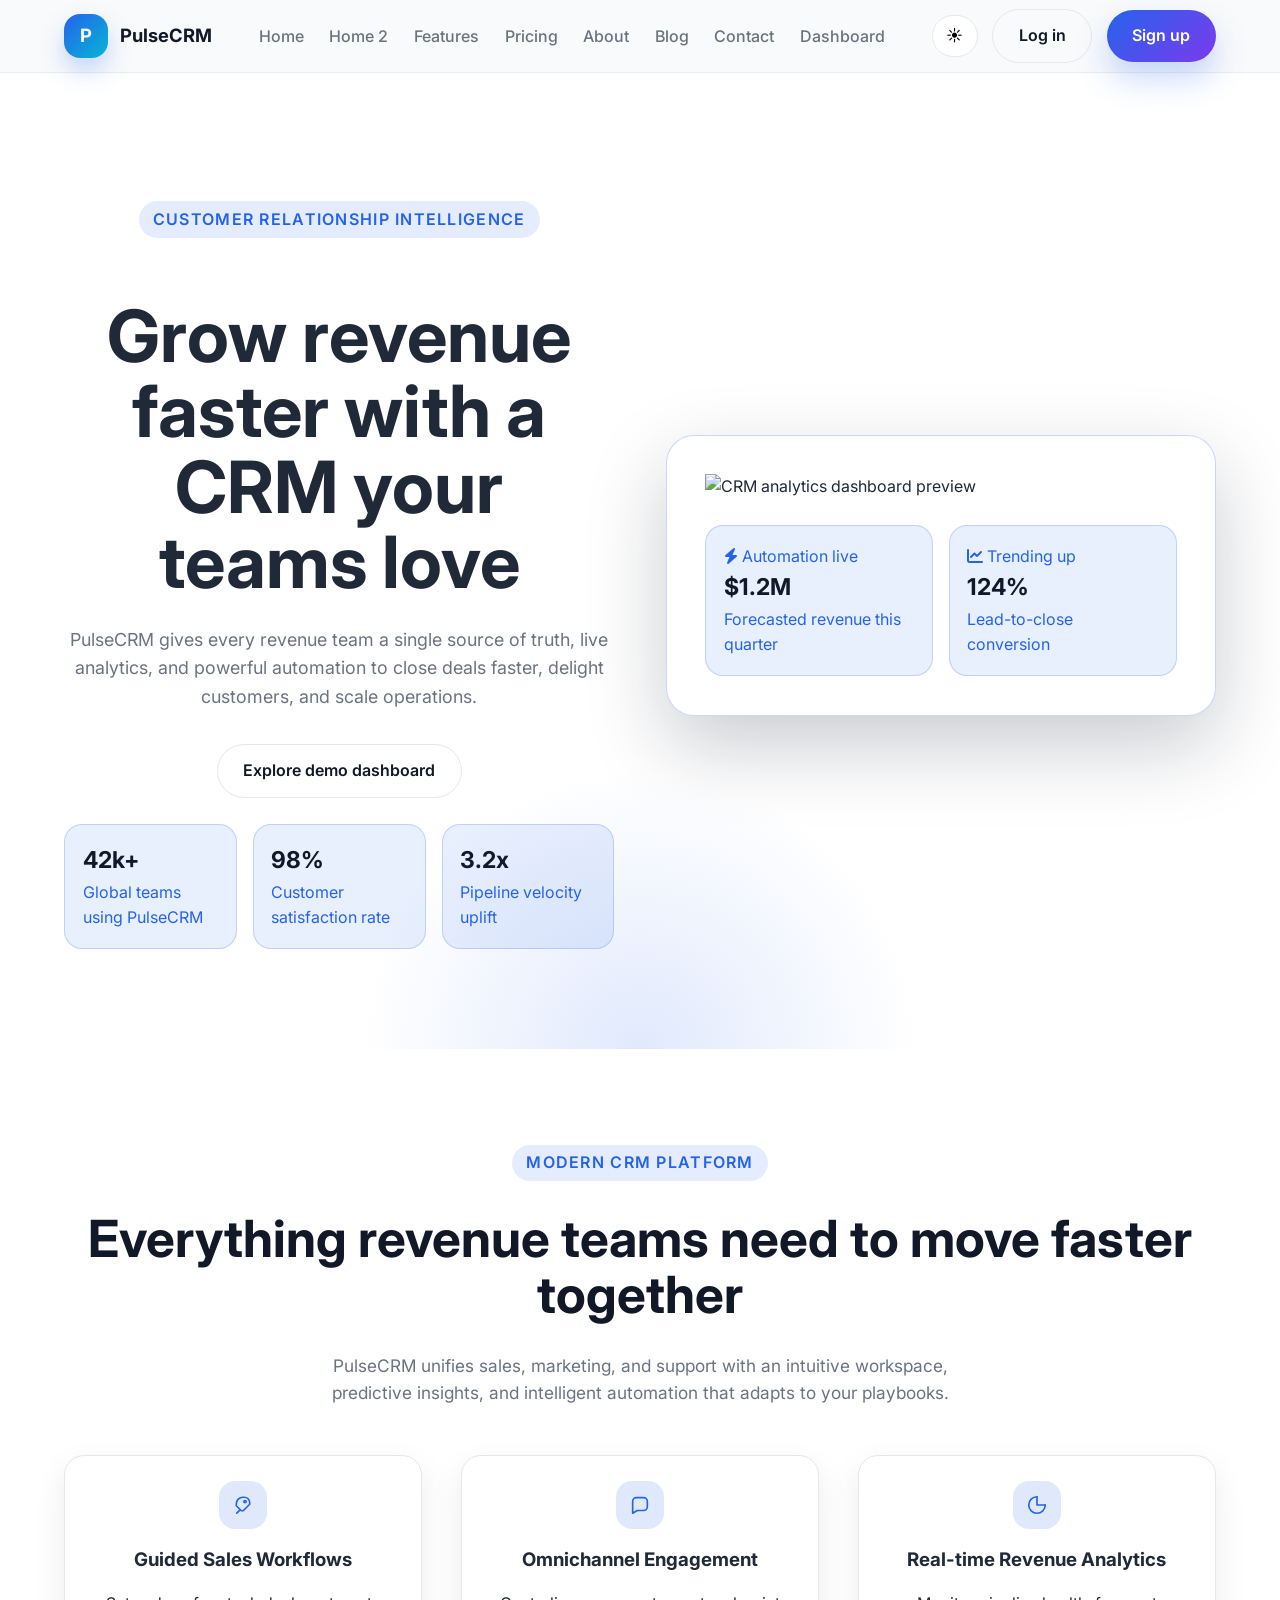
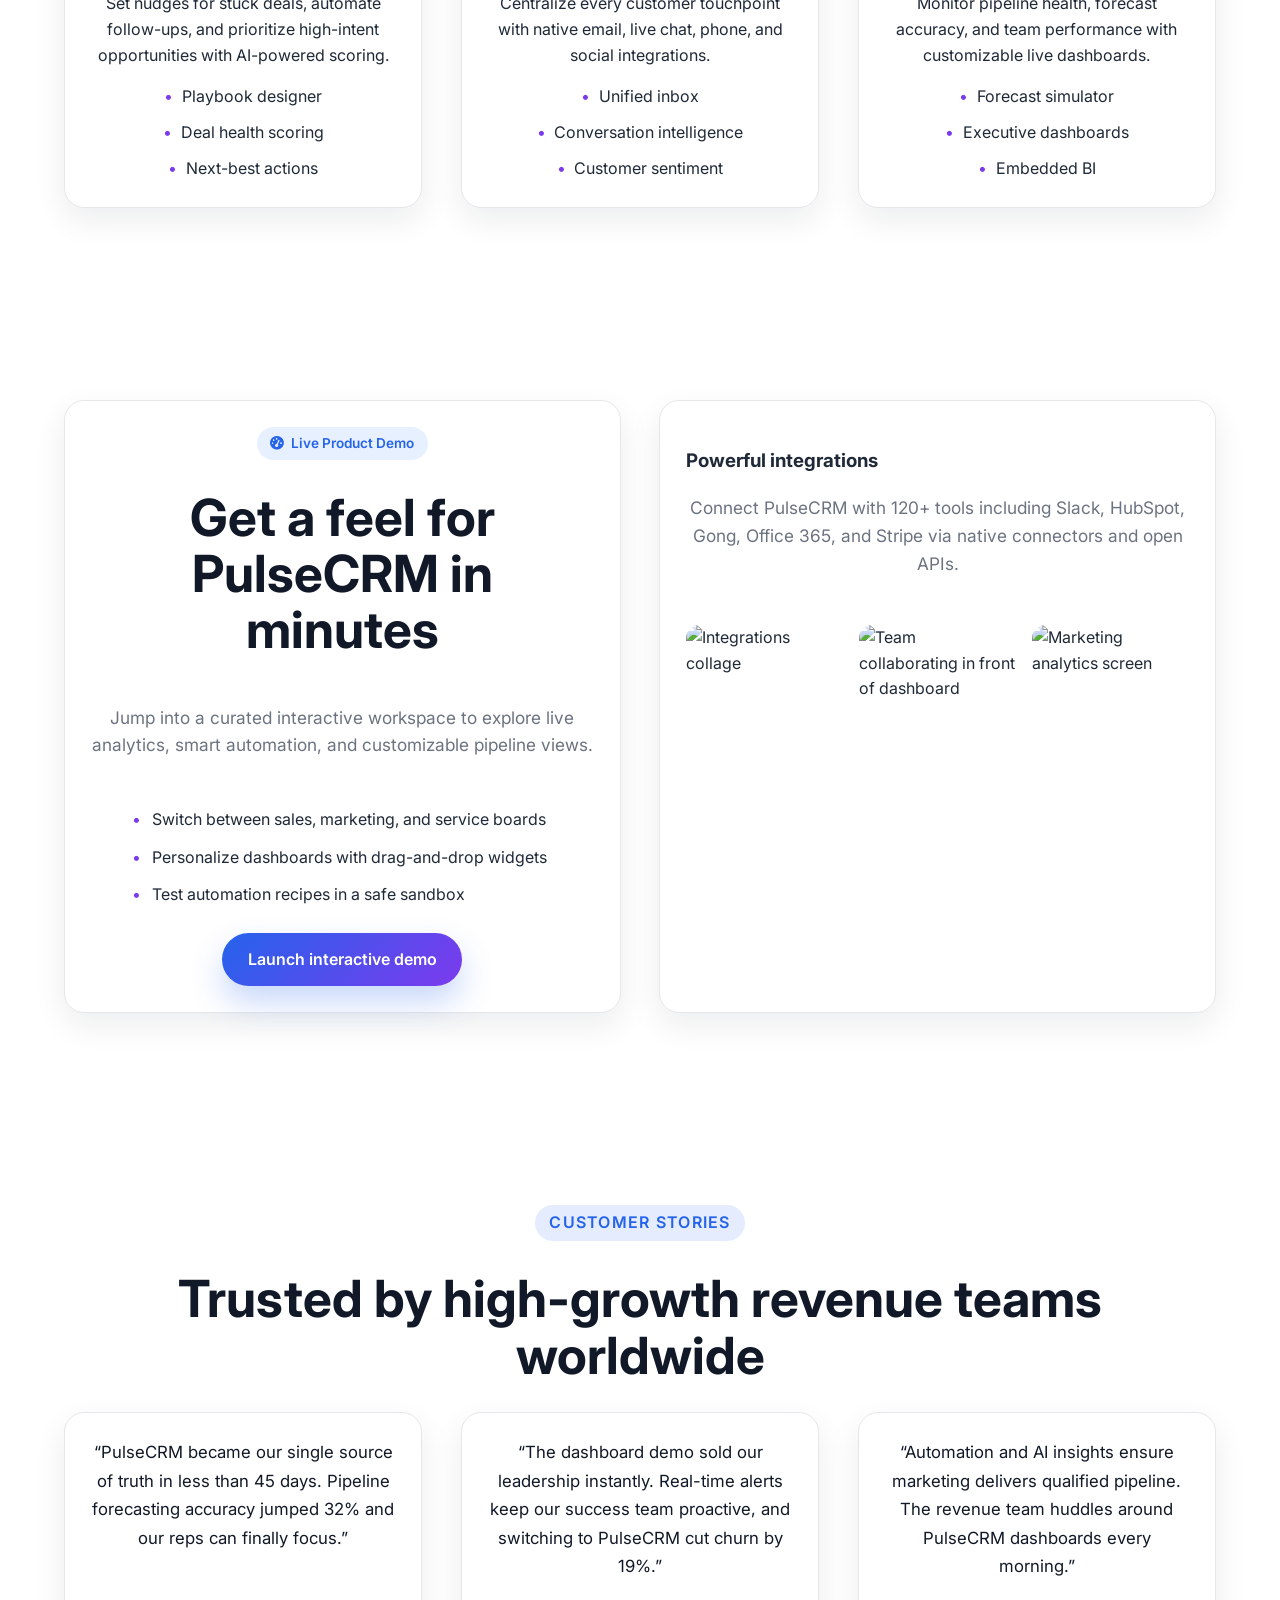
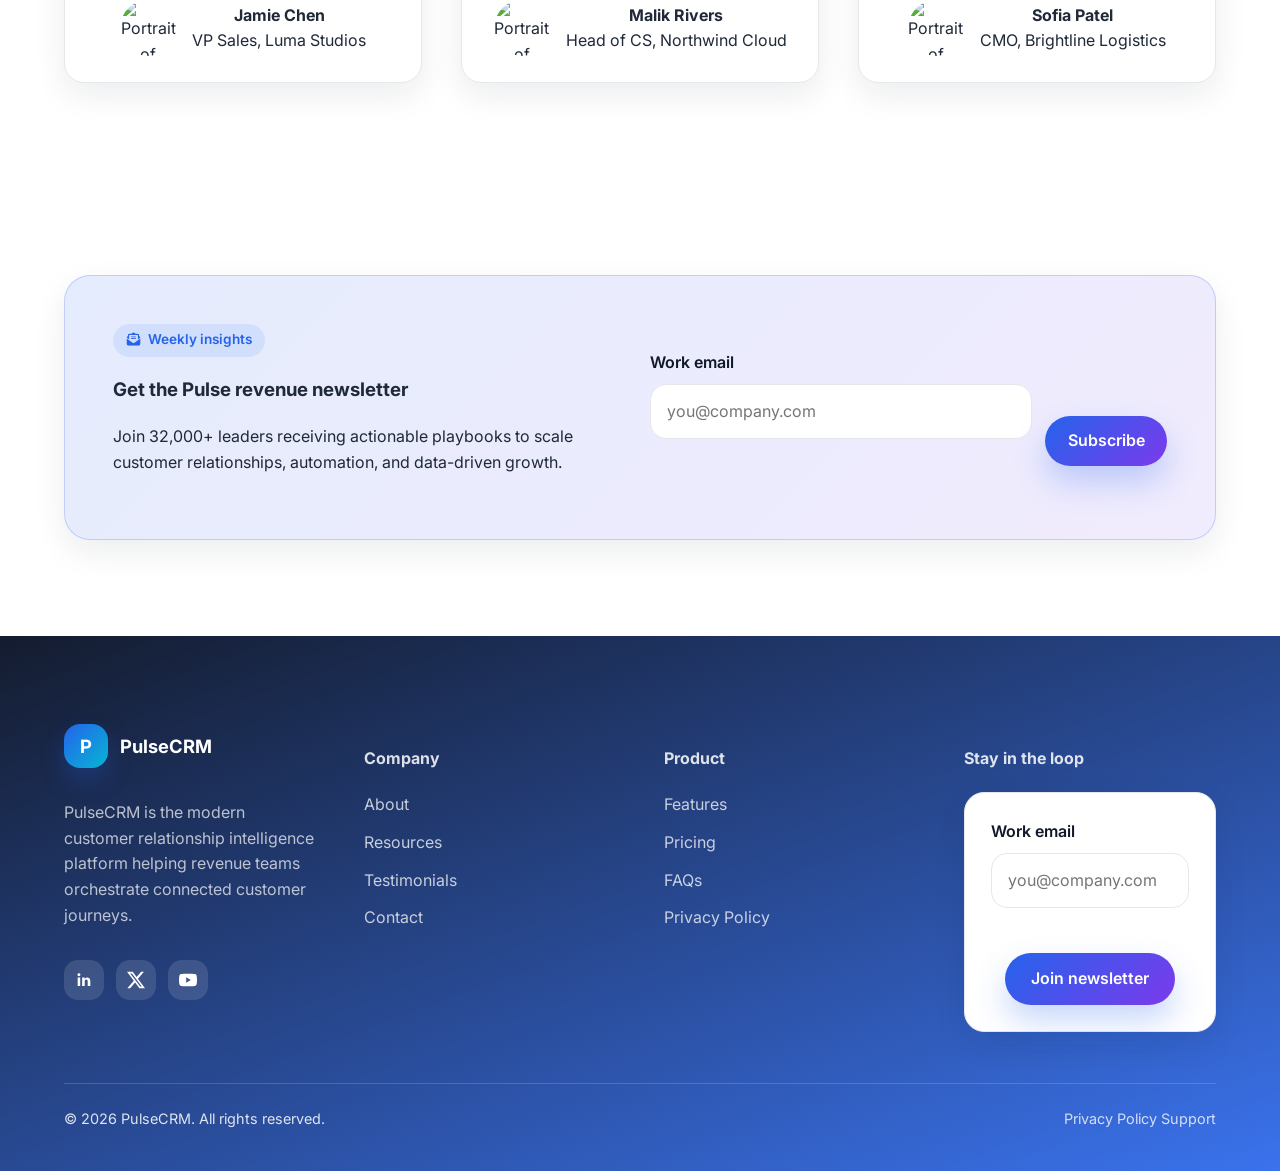
==== index.html @ 8cce2535 "ASCASC" ====
<!DOCTYPE html>
<html lang="en" data-theme="light">

<head>
  <meta charset="UTF-8">
  <meta name="viewport" content="width=device-width, initial-scale=1.0">
  <title>PulseCRM | Customer Relationship Intelligence</title>
  <meta name="description"
    content="PulseCRM is the intelligent customer relationship platform that unifies data, automates workflows, and accelerates revenue teams.">
  <meta name="keywords"
    content="CRM, customer relationship management, sales automation, marketing platform, support desk">
  <meta property="og:title" content="PulseCRM | Customer Relationship Intelligence">
  <meta property="og:description"
    content="Unify sales, marketing, and support in one modern CRM with real-time dashboards and automation.">
  <meta property="og:type" content="website">
  <meta property="og:url" content="https://pulsecrm.example.com">
  <meta property="og:image" content="https://images.unsplash.com/photo-1460925895917-afdab827c52f?w=1200">
  <link rel="preconnect" href="https://fonts.googleapis.com">
  <link rel="preconnect" href="https://fonts.gstatic.com" crossorigin>
  <link href="https://fonts.googleapis.com/css2?family=Inter:wght@400;500;600;700&display=swap" rel="stylesheet">
  <link rel="stylesheet" href="https://cdnjs.cloudflare.com/ajax/libs/font-awesome/6.5.1/css/all.min.css"
    integrity="sha512-DTOQO9RWCH3ppGqcWaEA1BIZOC6xxalwEsw9c2QQeAI3EUVDP4MZVnN1V8C4l+XwrXgVMYp0PtZVxg7V7yYug=="
    crossorigin="anonymous" referrerpolicy="no-referrer">
  <link rel="icon" type="image/svg+xml" href="favicon.svg">
  <link rel="stylesheet" href="css/style.css">
  <script type="application/ld+json">
  {
    "@context": "https://schema.org",
    "@type": "Organization",
    "name": "PulseCRM",
    "url": "https://pulsecrm.example.com",
    "logo": "https://images.unsplash.com/photo-1523475472560-d2df97ec485c?w=256",
    "sameAs": [
      "https://www.linkedin.com/company/pulsecrm",
      "https://twitter.com/pulsecrm"
    ],
    "description": "PulseCRM unifies revenue teams with intelligent automation and real-time analytics.",
    "contactPoint": {
      "@type": "ContactPoint",
      "telephone": "+1-888-555-2211",
      "contactType": "sales"
    }
  }
  </script>
</head>

<body>
  <header class="site-header">
    <div class="container nav-container">
      <a href="index.html" class="brand" aria-label="PulseCRM Home">
        <span class="brand-logo">P</span>
        <span>PulseCRM</span>
      </a>
      <nav aria-label="Primary">
        <ul class="nav-links" data-mobile-nav>
          <li><a href="index.html" data-nav-link>Home</a></li>
          <li><a href="home-2.html" data-nav-link>Home 2</a></li>
          <li><a href="features.html" data-nav-link>Features</a></li>
          <li><a href="pricing.html" data-nav-link>Pricing</a></li>
          <li><a href="about.html" data-nav-link>About</a></li>
          <li><a href="blog.html" data-nav-link>Blog</a></li>
          <li><a href="contact.html" data-nav-link>Contact</a></li>
          <li><a href="dashboard.html" data-nav-link>Dashboard</a></li>
        </ul>
      </nav>
      <div class="nav-actions">
        <button class="toggle" data-theme-toggle aria-pressed="false">
          <span data-toggle-icon>☀️</span>
          <span class="sr-only">Toggle dark mode</span>
        </button>
        <a class="btn btn-outline" href="login.html">Log in</a>
        <a class="btn btn-primary" href="register.html">Sign up</a>
        <button class="nav-toggle" data-mobile-toggle aria-expanded="false" aria-controls="mobile-navigation">
          <span class="sr-only">Toggle navigation</span>
          <i class="fa-solid fa-bars"></i>
        </button>
      </div>
    </div>
    <div class="mobile-nav" id="mobile-navigation" data-mobile-nav>
      <a href="index.html" data-nav-link>Home</a>
      <a href="home-2.html" data-nav-link>Home 2</a>
      <a href="features.html" data-nav-link>Features</a>
      <a href="pricing.html" data-nav-link>Pricing</a>
      <a href="about.html" data-nav-link>About</a>
      <a href="blog.html" data-nav-link>Blog</a>
      <a href="contact.html" data-nav-link>Contact</a>
      <a href="dashboard.html" data-nav-link>Dashboard</a>
      <a href="login.html" class="btn btn-outline" data-nav-link>Log in</a>
      <a href="register.html" class="btn btn-primary" data-nav-link>Sign up</a>
    </div>
  </header>

  <main>
    <section class="hero">
      <div class="container hero-grid">
        <div data-reveal>
          <span class="section-subtitle">Customer Relationship Intelligence</span>
          <h1>Grow revenue faster with a CRM your teams love</h1>
          <p>PulseCRM gives every revenue team a single source of truth, live analytics, and powerful automation to
            close deals faster, delight customers, and scale operations.</p>
          <div class="hero-actions">
            <a class="btn btn-outline" href="dashboard.html">Explore demo dashboard</a>
          </div>
          <div class="hero-metrics">
            <div class="metric-card">
              <strong>42k+</strong>
              <span>Global teams using PulseCRM</span>
            </div>
            <div class="metric-card">
              <strong>98%</strong>
              <span>Customer satisfaction rate</span>
            </div>
            <div class="metric-card">
              <strong>3.2x</strong>
              <span>Pipeline velocity uplift</span>
            </div>
          </div>
        </div>
        <div class="hero-demo" data-reveal>
          <img src="https://images.unsplash.com/photo-1460925895917-afdab827c52f?w=900"
            alt="CRM analytics dashboard preview" class="lazy-image loaded">
          <div class="hero-metrics">
            <div class="metric-card">
              <div class="stat-pill"><i class="fa-solid fa-bolt"></i> Automation live</div>
              <strong>$1.2M</strong>
              <span>Forecasted revenue this quarter</span>
            </div>
            <div class="metric-card">
              <div class="stat-pill"><i class="fa-solid fa-chart-line"></i> Trending up</div>
              <strong>124%</strong>
              <span>Lead-to-close conversion</span>
            </div>
          </div>
        </div>
      </div>
    </section>

    <section class="section" id="features">
      <div class="container">
        <span class="section-subtitle">Modern CRM Platform</span>
        <h2 class="section-title">Everything revenue teams need to move faster together</h2>
        <p class="section-description">PulseCRM unifies sales, marketing, and support with an intuitive workspace,
          predictive insights, and intelligent automation that adapts to your playbooks.</p>
        <div class="grid grid-3">
          <article class="surface-card feature-card" data-reveal>
            <span class="icon-circle" aria-hidden="true">
              <svg class="feature-icon" viewBox="0 0 24 24">
                <path d="M13.5 3.5c3.2 0 5.8 2.6 5.8 5.8v1.9l-7.1 7.1h-2l-5.5-5.5v-2c0-4 3.2-7.3 7.3-7.3h1.5Z"></path>
                <circle cx="14.2" cy="8.3" r="1.2"></circle>
                <path d="m8.2 17.8-3 3"></path>
              </svg>
            </span>
            <h3>Guided Sales Workflows</h3>
            <p>Set nudges for stuck deals, automate follow-ups, and prioritize high-intent opportunities with AI-powered
              scoring.</p>
            <ul>
              <li>Playbook designer</li>
              <li>Deal health scoring</li>
              <li>Next-best actions</li>
            </ul>
          </article>
          <article class="surface-card feature-card" data-reveal>
            <span class="icon-circle" aria-hidden="true">
              <svg class="feature-icon" viewBox="0 0 24 24">
                <path d="M20 14a4 4 0 0 1-4 4H9l-5 3V8a4 4 0 0 1 4-4h8a4 4 0 0 1 4 4v6Z"></path>
              </svg>
            </span>
            <h3>Omnichannel Engagement</h3>
            <p>Centralize every customer touchpoint with native email, live chat, phone, and social integrations.</p>
            <ul>
              <li>Unified inbox</li>
              <li>Conversation intelligence</li>
              <li>Customer sentiment</li>
            </ul>
          </article>
          <article class="surface-card feature-card" data-reveal>
            <span class="icon-circle" aria-hidden="true">
              <svg class="feature-icon" viewBox="0 0 24 24">
                <path d="M12 3v9h9"></path>
                <path d="M21 12a9 9 0 1 1-9-9"></path>
              </svg>
            </span>
            <h3>Real-time Revenue Analytics</h3>
            <p>Monitor pipeline health, forecast accuracy, and team performance with customizable live dashboards.</p>
            <ul>
              <li>Forecast simulator</li>
              <li>Executive dashboards</li>
              <li>Embedded BI</li>
            </ul>
          </article>
        </div>
      </div>
    </section>

    <section class="section">
      <div class="container grid grid-2">
        <div class="surface-card home-demo-card" data-reveal>
          <span class="chip"><i class="fa-solid fa-gauge-high"></i> Live Product Demo</span>
          <h2 class="section-title">Get a feel for PulseCRM in minutes</h2>
          <p class="section-description">Jump into a curated interactive workspace to explore live analytics, smart
            automation, and customizable pipeline views.</p>
          <ul class="demo-list" role="list">
            <li>Switch between sales, marketing, and service boards</li>
            <li>Personalize dashboards with drag-and-drop widgets</li>
            <li>Test automation recipes in a safe sandbox</li>
          </ul>
          <a class="btn btn-primary" href="dashboard.html">Launch interactive demo</a>
        </div>
        <div class="surface-card integrations-card" data-reveal>
          <h3>Powerful integrations</h3>
          <p class="section-description">Connect PulseCRM with 120+ tools including Slack, HubSpot, Gong, Office 365,
            and Stripe via native connectors and open APIs.</p>
          <div class="logo-grid">
            <img
              src="https://images.unsplash.com/photo-1460925895917-afdab827c52f?auto=format&amp;fit=crop&amp;w=640&amp;q=80"
              alt="Integrations collage" class="lazy-image loaded">
            <img
              src="https://images.unsplash.com/photo-1521737604893-d14cc237f11d?auto=format&amp;fit=crop&amp;w=640&amp;q=80"
              alt="Team collaborating in front of dashboard" class="lazy-image loaded">
            <img
              src="https://images.unsplash.com/photo-1520607162513-77705c0f0d4a?auto=format&amp;fit=crop&amp;w=640&amp;q=80"
              alt="Marketing analytics screen" class="lazy-image loaded">
          </div>
        </div>
      </div>
    </section>

    <section class="section" id="testimonials">
      <div class="container">
        <span class="section-subtitle">Customer Stories</span>
        <h2 class="section-title">Trusted by high-growth revenue teams worldwide</h2>
        <div class="testimonial-grid">
          <article class="surface-card testimonial-card" data-reveal>
            <blockquote>“PulseCRM became our single source of truth in less than 45 days. Pipeline forecasting accuracy
              jumped 32% and our reps can finally focus.”</blockquote>
            <footer>
              <img src="https://i.pravatar.cc/150?img=11" alt="Portrait of Jamie Chen" class="avatar">
              <div>
                <strong>Jamie Chen</strong>
                <p class="text-muted">VP Sales, Luma Studios</p>
              </div>
            </footer>
          </article>
          <article class="surface-card testimonial-card" data-reveal>
            <blockquote>“The dashboard demo sold our leadership instantly. Real-time alerts keep our success team
              proactive, and switching to PulseCRM cut churn by 19%.”</blockquote>
            <footer>
              <img src="https://i.pravatar.cc/150?img=32" alt="Portrait of Malik Rivers" class="avatar">
              <div>
                <strong>Malik Rivers</strong>
                <p class="text-muted">Head of CS, Northwind Cloud</p>
              </div>
            </footer>
          </article>
          <article class="surface-card testimonial-card" data-reveal>
            <blockquote>“Automation and AI insights ensure marketing delivers qualified pipeline. The revenue team
              huddles around PulseCRM dashboards every morning.”</blockquote>
            <footer>
              <img src="https://i.pravatar.cc/150?img=54" alt="Portrait of Sofia Patel" class="avatar">
              <div>
                <strong>Sofia Patel</strong>
                <p class="text-muted">CMO, Brightline Logistics</p>
              </div>
            </footer>
          </article>
        </div>
      </div>
    </section>

    <section class="section">
      <div class="container">
        <div class="newsletter surface-card" data-reveal>
          <div>
            <span class="chip"><i class="fa-solid fa-envelope-open-text"></i> Weekly insights</span>
            <h3>Get the Pulse revenue newsletter</h3>
            <p class="text-muted">Join 32,000+ leaders receiving actionable playbooks to scale customer relationships,
              automation, and data-driven growth.</p>
          </div>
          <form data-validate>
            <div class="input-group">
              <label for="newsletter-email">Work email</label>
              <input type="email" id="newsletter-email" name="email" placeholder="you@company.com" required>
              <span class="form-error" aria-live="polite"></span>
            </div>
            <button class="btn btn-primary" type="submit">Subscribe</button>
          </form>
        </div>
      </div>
    </section>
  </main>

  <footer class="site-footer">
    <div class="container footer-top">
      <div class="footer-brand">
        <a href="index.html" class="brand" aria-label="PulseCRM Home">
          <span class="brand-logo">P</span>
          <span>PulseCRM</span>
        </a>
        <p>PulseCRM is the modern customer relationship intelligence platform helping revenue teams orchestrate
          connected customer journeys.</p>
        <div class="socials" aria-label="Social media">
          <a href="#" aria-label="PulseCRM on LinkedIn"><svg class="social-icon" viewBox="0 0 24 24" aria-hidden="true"
              focusable="false">
              <path
                d="M6.94 8.5H3.56V20h3.38V8.5zM5.25 3A1.97 1.97 0 1 0 5.25 6.94 1.97 1.97 0 0 0 5.25 3zM20.44 13.7c0-3.4-1.81-4.98-4.22-4.98-1.94 0-2.8 1.07-3.28 1.82V8.5H9.56c.05 1.35 0 11.5 0 11.5h3.38v-6.42c0-.34.02-.68.12-.92.27-.68.9-1.39 1.96-1.39 1.38 0 1.93 1.05 1.93 2.59V20H20.44v-6.3z" />
            </svg></a>
          <a href="#" aria-label="PulseCRM on Twitter"><svg class="social-icon" viewBox="0 0 24 24" aria-hidden="true"
              focusable="false">
              <path
                d="M18.901 1.153h3.68l-8.04 9.19L24 22.847h-7.406l-5.8-7.584-6.64 7.584H.474l8.6-9.83L0 1.154h7.594l5.243 6.932L18.901 1.153Zm-1.29 19.535h2.04L6.486 3.2H4.298l13.313 17.488Z" />
            </svg></a>
          <a href="#" aria-label="PulseCRM on YouTube"><svg class="social-icon" viewBox="0 0 24 24" aria-hidden="true"
              focusable="false">
              <path
                d="M23.5 6.2a3 3 0 0 0-2.1-2.1C19.6 3.6 12 3.6 12 3.6s-7.6 0-9.4.5A3 3 0 0 0 .5 6.2 31.4 31.4 0 0 0 0 12a31.4 31.4 0 0 0 .5 5.8 3 3 0 0 0 2.1 2.1c1.8.5 9.4.5 9.4.5s7.6 0 9.4-.5a3 3 0 0 0 2.1-2.1A31.4 31.4 0 0 0 24 12a31.4 31.4 0 0 0-.5-5.8ZM9.6 15.6V8.4L15.8 12l-6.2 3.6Z" />
            </svg></a>
        </div>
      </div>
      <div>
        <h4>Company</h4>
        <ul class="footer-links">
          <li><a href="about.html">About</a></li>
          <li><a href="blog.html">Resources</a></li>
          <li><a href="testimonials.html">Testimonials</a></li>
          <li><a href="contact.html">Contact</a></li>
        </ul>
      </div>
      <div>
        <h4>Product</h4>
        <ul class="footer-links">
          <li><a href="features.html">Features</a></li>
          <li><a href="pricing.html">Pricing</a></li>
          <li><a href="faq.html">FAQs</a></li>
          <li><a href="privacy.html">Privacy Policy</a></li>
        </ul>
      </div>
      <div>
        <h4>Stay in the loop</h4>
        <form class="surface-card" data-validate>
          <div class="input-group">
            <label for="footer-email">Work email</label>
            <input type="email" id="footer-email" name="email" placeholder="you@company.com" required>
            <span class="form-error" aria-live="polite"></span>
          </div>
          <button class="btn btn-primary" type="submit">Join newsletter</button>
        </form>
      </div>
    </div>
    <div class="container footer-bottom">
      <span>© <span id="year">2026</span> PulseCRM. All rights reserved.</span>
      <div class="pill-list">
        <a href="privacy.html">Privacy Policy</a>
        <a href="faq.html">Support</a>
      </div>
    </div>
  </footer>

  <script>
    document.getElementById('year').textContent = new Date().getFullYear();
  </script>
  <script src="js/main.js" defer></script>
</body>

</html>
---- css/style.css ----
:root {
  --color-bg: #ffffff;
  --color-surface: #f9fafb;
  --color-card: #ffffff;
  --color-border: #e5e7eb;
  --color-heading: #111827;
  --color-text: #1f2937;
  --color-muted: #6b7280;
  --color-primary: #2563eb;
  --color-primary-dark: #1d4ed8;
  --color-secondary: #7c3aed;
  --color-accent: #06b6d4;
  --color-success: #16a34a;
  --color-warning: #f59e0b;
  --color-danger: #dc2626;
  --shadow-sm: 0 10px 30px rgba(15, 23, 42, 0.08);
  --shadow-md: 0 20px 40px rgba(15, 23, 42, 0.12);
  --radius-sm: 12px;
  --radius-md: 18px;
  --radius-lg: 28px;
  --section-padding: clamp(4rem, 8vw, 6rem) 0;
  color-scheme: light;
}

:root[data-theme="dark"] {
  --color-bg: #0f172a;
  --color-surface: #111827;
  --color-card: #1e293b;
  --color-border: #1f2937;
  --color-heading: #f9fafb;
  --color-text: #e5e7eb;
  --color-muted: #94a3b8;
  --color-primary: #3b82f6;
  --color-primary-dark: #2563eb;
  --color-secondary: #8b5cf6;
  --color-accent: #22d3ee;
  --shadow-sm: 0 10px 30px rgba(15, 23, 42, 0.3);
  --shadow-md: 0 20px 40px rgba(15, 23, 42, 0.45);
  color-scheme: dark;
}

*,
*::before,
*::after {
  box-sizing: border-box;
}

html {
  font-size: 100%;
  scroll-behavior: smooth;
}

body {
  margin: 0;
  min-height: 100vh;
  font-family: "Inter", "Poppins", "Segoe UI", system-ui, -apple-system, sans-serif;
  background: var(--color-bg);
  color: var(--color-text);
  line-height: 1.6;
  transition: background 0.4s ease, color 0.4s ease;
  direction: var(--logical-direction, ltr);
}

.sr-only {
  position: absolute;
  width: 1px;
  height: 1px;
  padding: 0;
  margin: -1px;
  overflow: hidden;
  clip: rect(0, 0, 0, 0);
  white-space: nowrap;
  border: 0;
}

img {
  max-width: 100%;
  display: block;
  height: auto;
}

a {
  color: inherit;
  text-decoration: none;
  transition: color 0.3s ease;
}

a:hover,
a:focus-visible {
  color: var(--color-primary);
}

button,
input,
textarea,
select {
  font: inherit;
}

main {
  min-height: calc(100vh - 72px);
}

.container {
  width: min(1180px, 90vw);
  margin-inline: auto;
}

.section {
  padding: clamp(4rem, 8vw, 6rem) 0;
}

.section-subtitle {
  display: flex;
  width: fit-content;
  margin-inline: auto;
  align-items: center;
  gap: 0.55rem;
  padding: 0.35rem 0.9rem;
  border-radius: 999px;
  background: rgba(37, 99, 235, 0.12);
  color: var(--color-primary);
  font-weight: 600;
  letter-spacing: 0.08em;
  text-transform: uppercase;
}

.section-title {
  margin: clamp(1.1rem, 3vw, 1.8rem) 0;
  font-size: clamp(2.3rem, 4vw, 3.2rem);
  line-height: 1.1;
  color: var(--color-heading);
  text-align: center;
}

.section-description {
  margin-bottom: clamp(2rem, 4vw, 3rem);
  max-width: 680px;
  color: var(--color-muted);
  font-size: 1.08rem;
  margin-inline: auto;
  text-align: center;
}

.grid {
  display: grid;
  gap: clamp(1.6rem, 3vw, 2.4rem);
}

.grid-2 {
  grid-template-columns: repeat(auto-fit, minmax(260px, 1fr));
}

.grid-3 {
  grid-template-columns: repeat(auto-fit, minmax(220px, 1fr));
}

.grid-4 {
  grid-template-columns: repeat(auto-fit, minmax(200px, 1fr));
}

.surface-card {
  background: var(--color-card);
  border-radius: 20px;
  border: 1px solid var(--color-border);
  padding: clamp(1.6rem, 2vw, 2.2rem);
  box-shadow: 0 12px 32px rgba(15, 23, 42, 0.08);
  transition: transform 0.35s ease, box-shadow 0.35s ease, border-color 0.35s ease;
}

.surface-card:hover,
.surface-card:focus-within {
  transform: translateY(-6px);
  box-shadow: 0 24px 52px rgba(15, 23, 42, 0.12);
  border-color: rgba(37, 99, 235, 0.36);
}

.btn {
  display: inline-flex;
  align-items: center;
  justify-content: center;
  gap: 0.6rem;
  padding: 0.85rem 1.6rem;
  border-radius: 999px;
  border: none;
  font-weight: 600;
  cursor: pointer;
  transition: transform 0.3s ease, box-shadow 0.3s ease, background 0.3s ease;
}

.btn-primary {
  background: linear-gradient(135deg, var(--color-primary), var(--color-secondary));
  color: #fff;
  box-shadow: 0 16px 32px rgba(37, 99, 235, 0.25);
}

.btn-primary:hover {
  transform: translateY(-2px);
  box-shadow: 0 20px 44px rgba(37, 99, 235, 0.32);
  color: #fff;
}

.btn-outline {
  border: 1px solid var(--color-border);
  background: transparent;
  color: var(--color-heading);
}

.btn-outline:hover {
  color: var(--color-primary);
  border-color: rgba(37, 99, 235, 0.4);
}

.chip {
  display: inline-flex;
  align-items: center;
  gap: 0.45rem;
  padding: 0.35rem 0.85rem;
  border-radius: 999px;
  background: rgba(59, 130, 246, 0.12);
  color: var(--color-primary);
  font-size: 0.85rem;
  font-weight: 600;
}

.tag {
  display: inline-flex;
  align-items: center;
  gap: 0.4rem;
  padding: 0.4rem 0.75rem;
  border-radius: 999px;
  background: rgba(124, 58, 237, 0.15);
  color: var(--color-secondary);
  font-size: 0.82rem;
  font-weight: 600;
  letter-spacing: 0.06em;
  text-transform: uppercase;
}

.site-header {
  position: sticky;
  inset-block-start: 0;
  z-index: 20;
  background: rgba(249, 250, 251, 0.92);
  backdrop-filter: blur(16px);
  border-bottom: 1px solid rgba(229, 231, 235, 0.7);
  transition: background 0.35s ease, border-color 0.35s ease, box-shadow 0.35s ease;
}

.site-header.scrolled {
  box-shadow: 0 12px 28px rgba(15, 23, 42, 0.1);
}

.nav-container {
  display: flex;
  align-items: center;
  justify-content: space-between;
  gap: 1rem;
  min-height: 72px;
}

.brand {
  display: inline-flex;
  align-items: center;
  gap: 0.75rem;
  font-weight: 700;
  font-size: 1.15rem;
  color: var(--color-heading);
}

.brand-logo {
  width: 44px;
  height: 44px;
  display: grid;
  place-items: center;
  border-radius: 16px;
  background: linear-gradient(135deg, var(--color-primary), var(--color-accent));
  color: #fff;
  font-weight: 700;
  box-shadow: 0 12px 24px rgba(37, 99, 235, 0.25);
}

.nav-links {
  list-style: none;
  display: flex;
  align-items: center;
  gap: clamp(1rem, 2vw, 1.7rem);
  margin: 0;
  padding: 0;
}

.nav-links a {
  position: relative;
  font-weight: 500;
  color: var(--color-muted);
  padding-block: 0.35rem;
}

.nav-links a::after {
  content: "";
  position: absolute;
  inset-inline: 0;
  inset-block-end: -0.35rem;
  height: 2px;
  background: var(--color-primary);
  opacity: 0;
  transform: scaleX(0);
  transition: transform 0.3s ease, opacity 0.3s ease;
}

.nav-links a:hover,
.nav-links a:focus-visible,
.nav-links a.active {
  color: var(--color-heading);
}

.nav-links a:hover::after,
.nav-links a:focus-visible::after,
.nav-links a.active::after {
  opacity: 1;
  transform: scaleX(1);
}

.nav-actions {
  display: flex;
  align-items: center;
  gap: 0.9rem;
}

.toggle {
  display: inline-flex;
  align-items: center;
  gap: 0.45rem;
  padding: 0.45rem 0.85rem;
  border-radius: 999px;
  border: 1px solid var(--color-border);
  background: var(--color-card);
  cursor: pointer;
  transition: border-color 0.3s ease, background 0.3s ease;
}

.toggle:hover {
  border-color: rgba(37, 99, 235, 0.4);
}

.nav-toggle {
  display: none;
  width: 44px;
  height: 44px;
  border-radius: 16px;
  border: 1px solid var(--color-border);
  background: var(--color-card);
  font-size: 1.25rem;
  display: none;
  align-items: center;
  justify-content: center;
}

.nav-toggle i {
  display: none;
}

.nav-toggle::before {
  content: "\2630";
  font-size: 1.1rem;
  line-height: 1;
  color: var(--color-heading);
}

.mobile-nav {
  display: none;
}

.hero {
  position: relative;
  padding: clamp(5rem, 10vw, 8rem) 0 clamp(3.5rem, 9vw, 6.2rem);
  overflow: hidden;
}

.hero::after {
  content: "";
  position: absolute;
  inset-inline: 25%;
  inset-block-end: -30%;
  height: 60%;
  border-radius: 50%;
  background: radial-gradient(circle at center, rgba(37, 99, 235, 0.14), transparent 64%);
  pointer-events: none;
}

.hero-grid {
  display: grid;
  gap: clamp(2rem, 4vw, 3.5rem);
  grid-template-columns: repeat(auto-fit, minmax(280px, 1fr));
  align-items: center;
}

.hero h1 {
  font-size: clamp(2.8rem, 6vw, 4.5rem);
  line-height: 1.05;
  margin-bottom: 1.6rem;
  text-align: center;
}

.hero p {
  font-size: 1.12rem;
  max-width: 560px;
  color: var(--color-muted);
  margin-inline: auto;
  text-align: center;
}

.hero-actions {
  display: flex;
  flex-wrap: wrap;
  gap: 1rem;
  margin-top: 2rem;
  justify-content: center;
}

.hero-demo {
  border-radius: 28px;
  background: var(--color-card);
  border: 1px solid rgba(37, 99, 235, 0.24);
  padding: clamp(1.8rem, 3vw, 2.6rem);
  box-shadow: 0 30px 80px rgba(15, 23, 42, 0.22);
}

.hero-metrics {
  display: grid;
  gap: 1rem;
  grid-template-columns: repeat(auto-fit, minmax(140px, 1fr));
  margin-top: 1.6rem;
}

.home2-hero-copy {
  display: grid;
  gap: 1rem;
  justify-items: center;
  text-align: center;
}

.home2-hero-secondary {
  max-width: 620px;
}

.home2-hero-list {
  list-style: none;
  margin: 0.2rem 0 0;
  padding: 0;
  display: grid;
  gap: 0.55rem;
  max-width: 620px;
}

.home2-hero-list li {
  display: flex;
  align-items: flex-start;
  justify-content: center;
  gap: 0.55rem;
  color: var(--color-text);
  font-weight: 500;
  line-height: 1.45;
  text-align: center;
}

.home2-hero-list i {
  color: var(--color-primary);
  margin-top: 0.15rem;
}

.home2-hero-demo {
  display: grid;
  gap: 1rem;
}

.home2-hero-image {
  width: 100%;
  aspect-ratio: 16 / 10;
  object-fit: cover;
  border-radius: 22px;
  border: 1px solid rgba(37, 99, 235, 0.22);
  box-shadow: 0 18px 36px rgba(15, 23, 42, 0.14);
}

.home2-hero-meta {
  display: flex;
  flex-wrap: wrap;
  justify-content: center;
  gap: 0.55rem;
}

.metric-card {
  padding: 1.1rem;
  border-radius: 18px;
  background: rgba(37, 99, 235, 0.1);
  border: 1px solid rgba(37, 99, 235, 0.22);
  color: var(--color-primary);
}

.metric-card strong {
  display: block;
  font-size: 1.45rem;
  color: var(--color-heading);
}

.icon-circle {
  display: grid;
  place-items: center;
  width: 48px;
  height: 48px;
  border-radius: 16px;
  background: rgba(37, 99, 235, 0.14);
  color: var(--color-primary);
  font-size: 1.3rem;
}

.feature-icon {
  width: 22px;
  height: 22px;
  fill: none;
  stroke: currentColor;
  stroke-width: 1.8;
  stroke-linecap: round;
  stroke-linejoin: round;
}

.feature-card {
  display: flex;
  flex-direction: column;
  gap: 1rem;
  align-items: center;
  text-align: center;
  height: 100%;
  justify-content: flex-start;
}

.feature-card img {
  width: 56px;
  height: 56px;
  object-fit: contain;
  filter: drop-shadow(0 12px 24px rgba(37, 99, 235, 0.18));
}

.feature-card ul {
  margin: 0;
  padding: 0;
  list-style: none;
  display: grid;
  gap: 0.65rem;
}

.feature-card h3,
.feature-card p {
  margin: 0;
}

.feature-card p {
  flex-grow: 1;
}

.feature-card li::before {
  content: "•";
  color: var(--color-secondary);
  margin-inline-end: 0.55rem;
}

.sales-execution-grid .feature-card {
  gap: 0.95rem;
}

.feature-list {
  margin: 0;
  padding: 0;
  list-style: none;
  display: grid;
  gap: 0.65rem;
  justify-items: center;
}

.feature-list li {
  margin: 0;
  text-align: center;
  color: var(--color-text);
}

.feature-list li::before {
  content: "\2022";
  color: var(--color-secondary);
  margin-inline-end: 0.5rem;
}

.customer-success-grid .feature-card {
  gap: 0.95rem;
}

.security-grid .feature-card {
  gap: 0.95rem;
}

.marketing-card {
  display: flex;
  flex-direction: column;
  align-items: center;
  text-align: center;
  gap: 1rem;
  height: 100%;
}

.marketing-card h3,
.marketing-card p {
  margin: 0;
}

.marketing-card .section-description {
  margin: 0;
  max-width: 520px;
}

.marketing-card .feature-list {
  margin-top: 0.35rem;
}

.home-demo-card {
  display: flex;
  flex-direction: column;
  align-items: center;
  text-align: center;
}

.home-demo-card .section-title,
.home-demo-card .section-description {
  text-align: center;
}

.demo-list {
  width: 100%;
  max-width: 420px;
  margin: 0 0 1.6rem;
  padding: 0;
  list-style: none;
  display: grid;
  gap: 0.75rem;
}

.demo-list li {
  position: relative;
  padding-inline-start: 1.25rem;
  text-align: left;
}

.demo-list li::before {
  content: "\2022";
  position: absolute;
  inset-inline-start: 0;
  color: var(--color-secondary);
}

.home-demo-card .btn {
  margin-inline: auto;
}

.pricing-grid {
  display: grid;
  gap: clamp(1.8rem, 3vw, 2.6rem);
  grid-template-columns: repeat(auto-fit, minmax(260px, 1fr));
  align-items: stretch;
}

.pricing-card {
  position: relative;
  border-radius: 26px;
  border: 1px solid var(--color-border);
  background: var(--color-card);
  padding: clamp(2rem, 4vw, 2.8rem);
  box-shadow: 0 16px 36px rgba(15, 23, 42, 0.08);
  transition: transform 0.3s ease, box-shadow 0.3s ease, border-color 0.3s ease;
  display: flex;
  flex-direction: column;
  align-items: center;
  text-align: center;
}

.pricing-card.highlight {
  border: 2px solid var(--color-primary);
  transform: translateY(-10px);
  box-shadow: 0 30px 70px rgba(37, 99, 235, 0.25);
}

.pricing-card .price {
  font-size: clamp(2.1rem, 4vw, 3rem);
  font-weight: 700;
  color: var(--color-heading);
  margin: 1.2rem 0;
}

.pricing-card ul {
  list-style: none;
  margin: 1.1rem 0 1.8rem;
  padding: 0;
  display: grid;
  gap: 0.75rem;
  flex-grow: 1;
}

.pricing-card li {
  position: relative;
  padding-inline-start: 1.6rem;
}

.pricing-card li::before {
  content: "\2713";
  position: absolute;
  inset-inline-start: 0;
  inset-block-start: 0;
  color: var(--color-success);
}

.pricing-card .btn {
  margin-top: auto;
}

.comparison-table {
  overflow-x: auto;
  border-radius: 24px;
  border: 1px solid var(--color-border);
  background: var(--color-card);
  box-shadow: 0 16px 32px rgba(15, 23, 42, 0.08);
}

table {
  width: 100%;
  border-collapse: collapse;
}

th,
td {
  padding: 0.9rem 1rem;
  text-align: start;
  border-bottom: 1px solid var(--color-border);
}

thead th {
  font-size: 0.85rem;
  letter-spacing: 0.08em;
  text-transform: uppercase;
  color: var(--color-muted);
}

.testimonial-grid {
  display: grid;
  gap: clamp(1.8rem, 3vw, 2.6rem);
  grid-template-columns: repeat(auto-fit, minmax(280px, 1fr));
  align-items: stretch;
}

.testimonial-card {
  display: flex;
  flex-direction: column;
  gap: 1.2rem;
  align-items: center;
  text-align: center;
  height: 100%;
}

.testimonial-card blockquote {
  margin: 0;
  flex-grow: 1;
  font-size: 1.05rem;
  line-height: 1.7;
  color: var(--color-heading);
}

.testimonial-card footer {
  display: flex;
  align-items: center;
  gap: 1rem;
  justify-content: center;
  width: 100%;
  margin-top: auto;
}

.testimonial-card footer p {
  margin: 0;
}

.avatar {
  width: 56px;
  height: 56px;
  border-radius: 50%;
  object-fit: cover;
}

.logo-grid {
  display: grid;
  gap: 1rem;
  grid-template-columns: repeat(3, minmax(0, 1fr));
  align-items: center;
}

.logo-grid img {
  width: 100%;
  aspect-ratio: 4 / 3;
  object-fit: cover;
  border-radius: 14px;
}

.leadership-grid {
  align-items: stretch;
}

.leadership-card {
  display: flex;
  flex-direction: column;
  align-items: center;
  text-align: center;
  gap: 0.75rem;
  height: 100%;
}

.leadership-card h3,
.leadership-card p {
  margin: 0;
}

.leadership-role {
  font-weight: 600;
}

.leadership-card .pill-list {
  display: flex;
  flex-wrap: wrap;
  justify-content: center;
  gap: 0.45rem;
}

.life-card {
  display: flex;
  flex-direction: column;
  align-items: center;
  text-align: center;
  gap: 0.85rem;
}

.life-card h3,
.life-card p {
  margin: 0;
}

.life-card .section-description {
  margin: 0;
  max-width: 560px;
}

.life-points {
  list-style: none;
  margin: 0.2rem auto 0;
  padding: 0;
  display: grid;
  gap: 0.45rem;
  justify-items: center;
  width: 100%;
  max-width: 260px;
}

.life-points li {
  display: flex;
  align-items: center;
  justify-content: center;
  width: 100%;
  gap: 0.45rem;
  text-align: center;
}

.life-points li::before {
  content: "\2022";
  color: var(--color-secondary);
}

.faq-accordion {
  display: grid;
  gap: 1rem;
}

.faq-item {
  border-radius: 20px;
  border: 1px solid var(--color-border);
  background: var(--color-card);
  padding: 1.4rem;
  transition: border-color 0.3s ease, box-shadow 0.3s ease;
  cursor: pointer;
}

.faq-item[open] {
  border-color: var(--color-primary);
  box-shadow: 0 16px 38px rgba(37, 99, 235, 0.18);
}

.faq-item summary {
  list-style: none;
  display: flex;
  align-items: center;
  justify-content: space-between;
  gap: 1rem;
  font-weight: 600;
}

.faq-item summary::-webkit-details-marker {
  display: none;
}

.faq-item p {
  margin-top: 0.9rem;
  color: var(--color-muted);
}

.faq-search {
  max-width: 480px;
  margin-inline: auto;
  display: flex;
  align-items: center;
  gap: 0.75rem;
  border: 1px solid var(--color-border);
  border-radius: 999px;
  padding: 0.55rem 1rem;
  background: var(--color-card);
  box-shadow: 0 12px 26px rgba(15, 23, 42, 0.08);
}

.faq-search input {
  flex: 1;
  min-width: 0;
  border: none;
  background: transparent;
  color: var(--color-text);
  outline: none;
}

.resource-categories {
  display: grid;
  gap: clamp(1.2rem, 2.5vw, 2rem);
  grid-template-columns: repeat(auto-fit, minmax(210px, 1fr));
}

.resource-category {
  display: flex;
  flex-direction: column;
  align-items: center;
  text-align: center;
  gap: 0.75rem;
  height: 100%;
}

.resource-category strong,
.resource-category p {
  margin: 0;
}

.blog-controls {
  display: grid;
  gap: 1rem;
  justify-items: center;
  margin-bottom: 2rem;
}

.blog-controls .faq-search {
  width: min(100%, 480px);
  margin: 0;
}

.blog-grid {
  display: grid;
  gap: clamp(1.8rem, 3vw, 2.6rem);
  grid-template-columns: repeat(2, minmax(0, 1fr));
  align-items: stretch;
}

.blog-card {
  display: flex;
  flex-direction: column;
  gap: 1.2rem;
  height: 100%;
}

.blog-card img {
  border-radius: 22px;
  aspect-ratio: 16 / 9;
  object-fit: cover;
  box-shadow: 0 20px 40px rgba(15, 23, 42, 0.18);
}

.blog-meta {
  display: flex;
  flex-wrap: wrap;
  gap: 0.8rem;
  font-size: 0.9rem;
  color: var(--color-muted);
}

.blog-card h3,
.blog-card p {
  margin: 0;
}

.blog-card p {
  flex-grow: 1;
}

.blog-card .btn {
  margin-top: auto;
}

.filters {
  display: flex;
  flex-wrap: wrap;
  gap: 0.8rem;
  justify-content: center;
  margin: 0;
}

.filter-chip {
  padding: 0.5rem 1.1rem;
  border-radius: 999px;
  border: 1px solid transparent;
  background: rgba(37, 99, 235, 0.1);
  color: var(--color-primary);
  font-weight: 600;
  cursor: pointer;
}

.filter-chip.active {
  background: var(--color-primary);
  color: #fff;
}

.blog-media-grid {
  align-items: stretch;
}

.blog-media-card {
  display: flex;
  flex-direction: column;
  align-items: center;
  text-align: center;
  gap: 1rem;
  height: 100%;
}

.blog-media-card h3,
.blog-media-card p {
  margin: 0;
}

.blog-media-card .feature-card {
  margin: 0;
}

.blog-media-card .section-description {
  margin: 0;
  max-width: 560px;
}

.blog-media-card>.btn,
.blog-media-actions {
  margin-top: auto;
}

.blog-media-actions {
  width: 100%;
  flex-wrap: nowrap;
  justify-content: center;
}

.contact-grid {
  display: grid;
  gap: clamp(2rem, 4vw, 3rem);
  grid-template-columns: repeat(3, minmax(0, 1fr));
  align-items: stretch;
}

.contact-card {
  display: flex;
  flex-direction: column;
  gap: 1rem;
  height: 100%;
}

.map {
  width: 100%;
  border: none;
  border-radius: 24px;
  min-height: 280px;
  box-shadow: 0 16px 32px rgba(15, 23, 42, 0.12);
}

form {
  display: grid;
  gap: 1.1rem;
  justify-items: center;
}

.form-row {
  display: grid;
  gap: 1.2rem;
  grid-template-columns: repeat(auto-fit, minmax(200px, 1fr));
}

.input-group {
  display: grid;
  gap: 0.55rem;
}

.contact-message-form {
  gap: 0.85rem;
}

.contact-message-form .form-row {
  row-gap: 0.85rem;
  column-gap: 1rem;
}

.contact-message-form .input-group {
  gap: 0.4rem;
}

.contact-message-form .form-error {
  min-height: 0;
}

.contact-message-form .form-error:empty {
  display: none;
}

label {
  font-weight: 600;
  color: var(--color-heading);
  text-align: start;
  width: 100%;
}

input:not([type="checkbox"]):not([type="radio"]),
textarea,
select {
  width: 100%;
  border-radius: 16px;
  border: 1px solid var(--color-border);
  background: var(--color-card);
  padding: 0.85rem 1rem;
  color: var(--color-text);
  transition: border-color 0.3s ease, box-shadow 0.3s ease;
}

input:not([type="checkbox"]):not([type="radio"]):focus,
textarea:focus,
select:focus {
  border-color: var(--color-primary);
  box-shadow: 0 0 0 4px rgba(37, 99, 235, 0.16);
  outline: none;
}

input[type="checkbox"],
input[type="radio"] {
  width: 1rem;
  height: 1rem;
  margin: 0;
  accent-color: var(--color-primary);
}

.is-invalid {
  border-color: var(--color-danger) !important;
  box-shadow: 0 0 0 4px rgba(220, 38, 38, 0.12) !important;
}

form.is-loading .btn-primary,
form.is-loading button[type="submit"] {
  opacity: 0.7;
  pointer-events: none;
}

.form-error {
  color: var(--color-danger);
  font-size: 0.85rem;
  min-height: 18px;
}

.form-success {
  color: var(--color-success);
  font-size: 0.9rem;
}

.newsletter {
  border-radius: 26px;
  padding: clamp(2rem, 4vw, 3rem);
  border: 1px solid rgba(37, 99, 235, 0.22);
  background: linear-gradient(135deg, rgba(37, 99, 235, 0.12), rgba(139, 92, 246, 0.12));
  display: grid;
  gap: 1.2rem;
  grid-template-columns: repeat(auto-fit, minmax(240px, 1fr));
  align-items: center;
}

.newsletter form {
  display: flex;
  flex-wrap: wrap;
  gap: 0.8rem;
  align-items: flex-end;
}

.newsletter .input-group {
  flex: 1 1 240px;
  min-width: 220px;
}

.newsletter form .btn {
  flex: 0 0 auto;
  align-self: flex-end;
  min-height: 44px;
  padding: 0.75rem 1.4rem;
  white-space: nowrap;
}

.site-footer {
  background: linear-gradient(160deg, rgba(15, 23, 42, 0.98), rgba(37, 99, 235, 0.9));
  color: rgba(255, 255, 255, 0.85);
  padding: clamp(4rem, 7vw, 5.5rem) 0 2.6rem;
}

.site-footer .brand {
  color: #fff !important;
}

.footer-top {
  display: grid;
  gap: clamp(2rem, 4vw, 3rem);
  grid-template-columns: repeat(auto-fit, minmax(220px, 1fr));
}

.footer-brand {
  display: flex;
  flex-direction: column;
  gap: 1rem;
}

.footer-brand p {
  color: rgba(255, 255, 255, 0.7);
}

.footer-links {
  list-style: none;
  margin: 0;
  padding: 0;
  display: grid;
  gap: 0.75rem;
}

.footer-links a {
  color: rgba(255, 255, 255, 0.75);
}

.footer-links a:hover {
  color: #fff;
}

.socials {
  display: flex;
  gap: 0.75rem;
}

.socials a {
  width: 40px;
  height: 40px;
  border-radius: 14px;
  display: grid;
  place-items: center;
  background: rgba(255, 255, 255, 0.12);
  color: #fff;
  transition: transform 0.3s ease;
}

.social-icon {
  width: 18px;
  height: 18px;
  display: block;
  fill: currentColor;
}

.socials a:hover {
  transform: translateY(-4px);
  color: #fff;
}

.footer-bottom {
  margin-top: clamp(2.4rem, 4vw, 3.4rem);
  display: flex;
  flex-wrap: wrap;
  gap: 1rem;
  align-items: center;
  justify-content: space-between;
  border-top: 1px solid rgba(255, 255, 255, 0.16);
  padding-top: 1.4rem;
  font-size: 0.9rem;
}

.footer-bottom a {
  color: rgba(255, 255, 255, 0.78);
}

.auth-page {
  min-height: 100dvh;
  display: grid;
  place-items: center;
  padding: clamp(0.8rem, 2.5vh, 1.75rem) 1rem;
  background: radial-gradient(circle at top, rgba(37, 99, 235, 0.16), transparent 45%),
    linear-gradient(180deg, rgba(124, 58, 237, 0.12), transparent);
}

.auth-card {
  width: min(440px, 92vw);
  max-height: min(720px, 98dvh);
  background: var(--color-card);
  border-radius: 28px;
  border: 1px solid rgba(37, 99, 235, 0.2);
  box-shadow: 0 40px 90px rgba(15, 23, 42, 0.16);
  padding: clamp(1rem, 2.5vh, 2rem);
  display: flex;
  flex-direction: column;
  gap: clamp(0.5rem, 1.5vh, 1rem);
  overflow-y: auto;
  scrollbar-width: none;
  text-align: center;
}

.auth-card::-webkit-scrollbar {
  display: none;
}

.auth-card form {
  display: grid;
  width: 100%;
  gap: 0.75rem;
  justify-items: stretch;
}

.auth-logo {
  display: inline-flex;
  align-items: center;
  justify-content: center;
  gap: 0.75rem;
  font-weight: 700;
  font-size: 1.15rem;
  color: var(--color-heading);
  margin-bottom: 0.5rem;
}

.auth-card h1 {
  text-align: center;
  line-height: 1.15;
  margin: 0;
  font-size: clamp(1.5rem, 3vh, 2.2rem);
}

h1 {
  text-align: center;
}

.auth-card p {
  text-align: center;
  color: var(--color-muted);
  line-height: 1.45;
  margin: 0;
  font-size: 0.95rem;
}

.social-buttons {
  display: flex;
  flex-direction: column;
  gap: 0.5rem;
}

.card-divider {
  width: 100%;
  height: 1px;
  margin: 0.25rem 0;
  background: var(--color-border);
}

.auth-check {
  display: flex;
  align-items: center;
  justify-content: flex-start;
  gap: 0.6rem;
  width: auto;
  color: var(--color-heading);
  font-weight: 600;
}

.auth-check span {
  text-align: left;
  line-height: 1.4;
  font-size: 0.9rem;
}

.auth-check input {
  margin: 0;
  width: auto;
}

.auth-options {
  display: flex;
  align-items: center;
  justify-content: space-between;
  width: 100%;
  margin-block: 0.25rem 0.5rem;
}

.auth-link {
  font-size: 0.85rem;
  font-weight: 600;
  color: var(--color-primary);
}

.auth-card .btn-primary {
  width: 100%;
  box-shadow: 0 8px 20px rgba(37, 99, 235, 0.15);
}

.auth-card .input-group {
  gap: 0.4rem;
}

.auth-card input:not([type="checkbox"]):not([type="radio"]),
.auth-card textarea,
.auth-card select {
  padding: 0.72rem 0.95rem;
}

.social-button {
  display: inline-flex;
  align-items: center;
  justify-content: center;
  gap: 0.8rem;
  padding: 0.72rem 1rem;
  border-radius: 999px;
  border: 1px solid var(--color-border);
  background: var(--color-card);
  font-weight: 600;
  color: var(--color-heading);
  transition: border-color 0.3s ease, transform 0.3s ease;
}

.social-button:hover {
  border-color: var(--color-primary);
  transform: translateY(-2px);
}

.auth-toggle {
  text-align: center;
  margin-top: 0.35rem;
  font-size: 0.9rem;
}

.auth-toggle a {
  color: var(--color-primary);
  font-weight: 600;
}

.error-page {
  min-height: calc(100vh - 72px);
  display: grid;
  place-items: center;
  padding: clamp(4rem, 6vw, 6rem) 1rem;
  text-align: center;
}

.error-code {
  font-size: clamp(6rem, 14vw, 8rem);
  margin: 1rem 0;
  color: var(--color-primary);
}

.error-message {
  color: var(--color-muted);
  max-width: 540px;
  margin-inline: auto;
}

.dashboard {
  min-height: 100vh;
  display: grid;
  grid-template-columns: 280px 1fr;
  background: var(--color-surface);
}

.sidebar {
  background: var(--color-card);
  border-inline-end: 1px solid var(--color-border);
  display: flex;
  flex-direction: column;
  gap: 2rem;
  padding: 2rem 1.6rem;
}

.sidebar-actions {
  margin-top: auto;
  display: grid;
  gap: 1rem;
}

.sidebar-actions .toggle {
  justify-content: flex-start;
}

.sidebar-header {
  display: flex;
  align-items: center;
  justify-content: space-between;
}

.sidebar-nav {
  list-style: none;
  margin: 0;
  padding: 0;
  display: grid;
  gap: 0.45rem;
}

.sidebar-nav a {
  display: inline-flex;
  align-items: center;
  gap: 0.8rem;
  padding: 0.75rem 0.95rem;
  border-radius: 16px;
  color: var(--color-muted);
  transition: background 0.3s ease, color 0.3s ease;
}

.sidebar-nav a:hover,
.sidebar-nav a.active {
  background: rgba(37, 99, 235, 0.12);
  color: var(--color-primary);
}

.dashboard-main {
  display: flex;
  flex-direction: column;
  min-height: 100vh;
}

.topbar {
  background: var(--color-card);
  border-bottom: 1px solid var(--color-border);
  display: flex;
  align-items: center;
  justify-content: space-between;
  gap: 1rem;
  padding: 1.2rem 2rem;
}

.topbar-left,
.topbar-right {
  display: flex;
  align-items: center;
  gap: 1rem;
}

.topbar-company {
  display: grid;
  gap: 0.1rem;
  line-height: 1.2;
}

.topbar-company strong {
  color: var(--color-heading);
}

.topbar-company .text-muted {
  font-size: 0.85rem;
}

.search-input {
  display: flex;
  align-items: center;
  gap: 0.6rem;
  background: var(--color-surface);
  border: 1px solid var(--color-border);
  border-radius: 999px;
  padding: 0.55rem 0.95rem;
}

.search-input input {
  border: none;
  background: transparent;
  outline: none;
  color: var(--color-text);
}

.icon-button {
  width: 42px;
  height: 42px;
  display: grid;
  place-items: center;
  border-radius: 16px;
  border: 1px solid var(--color-border);
  background: var(--color-card);
  cursor: pointer;
  transition: border-color 0.3s ease, transform 0.3s ease;
}

.icon-button:hover {
  border-color: var(--color-primary);
  transform: translateY(-2px);
}

.profile-menu {
  display: inline-flex;
  align-items: center;
  gap: 0.75rem;
  padding: 0.4rem 0.8rem;
  border-radius: 999px;
  border: 1px solid var(--color-border);
  background: var(--color-card);
}

.profile-avatar {
  width: 40px;
  height: 40px;
  border-radius: 50%;
  object-fit: cover;
}

.dashboard-content {
  flex: 1;
  padding: clamp(2rem, 4vw, 2.6rem);
  display: grid;
  gap: clamp(1.8rem, 3vw, 2.4rem);
}

.metrics-grid {
  display: grid;
  gap: clamp(1.2rem, 2vw, 1.6rem);
  grid-template-columns: repeat(auto-fit, minmax(220px, 1fr));
}

.metric-tile {
  padding: 1.3rem;
  border-radius: 22px;
  border: 1px solid var(--color-border);
  background: var(--color-card);
  display: flex;
  flex-direction: column;
  gap: 0.6rem;
}

.metric-tile strong {
  font-size: 1.8rem;
  color: var(--color-heading);
}

.metric-trend {
  display: inline-flex;
  align-items: center;
  gap: 0.4rem;
  font-size: 0.9rem;
}

.charts-grid {
  display: grid;
  gap: clamp(1.4rem, 2vw, 1.8rem);
  grid-template-columns: repeat(auto-fit, minmax(320px, 1fr));
}

.chart-card {
  padding: 1.4rem;
  border-radius: 22px;
  border: 1px solid var(--color-border);
  background: var(--color-card);
}

.task-list {
  display: grid;
  gap: 1rem;
}

[data-task-form] {
  display: flex;
  align-items: center;
  gap: 0.6rem;
  flex-wrap: nowrap;
  width: min(100%, 360px);
  margin-top: 0;
}

[data-task-input] {
  flex: 1;
  width: auto;
  min-width: 0;
}

[data-task-form] .btn {
  flex: 0 0 auto;
  margin: 0;
}

.task-item {
  display: flex;
  align-items: center;
  gap: 0.8rem;
  padding: 0.85rem;
  border-radius: 16px;
  border: 1px solid var(--color-border);
  background: var(--color-card);
}

.activity-feed {
  display: grid;
  gap: 1.1rem;
  max-height: 360px;
  overflow-y: auto;
  padding-right: 0.4rem;
}

.feed-item {
  display: flex;
  align-items: flex-start;
  gap: 0.9rem;
}

.feed-avatar {
  width: 40px;
  height: 40px;
  border-radius: 14px;
  background: rgba(37, 99, 235, 0.14);
  color: var(--color-primary);
  display: grid;
  place-items: center;
  font-weight: 700;
  font-size: 0.85rem;
  flex-shrink: 0;
}

.feed-item time {
  font-size: 0.85rem;
  color: var(--color-muted);
}

.contacts-table {
  border-radius: 24px;
  border: 1px solid var(--color-border);
  background: var(--color-card);
  box-shadow: 0 16px 36px rgba(15, 23, 42, 0.1);
}

.contacts-controls {
  display: flex;
  flex-wrap: wrap;
  gap: 0.75rem;
  padding: 1.1rem 1.4rem;
  border-bottom: 1px solid var(--color-border);
}

.pipeline {
  display: grid;
  gap: 1rem;
  grid-template-columns: repeat(auto-fit, minmax(220px, 1fr));
}

.pipeline-column {
  background: var(--color-card);
  border-radius: 22px;
  border: 1px solid var(--color-border);
  padding: 1.2rem;
  display: grid;
  gap: 0.9rem;
  min-height: 240px;
}

.pipeline-card {
  padding: 0.9rem;
  border-radius: 16px;
  border: 1px solid rgba(37, 99, 235, 0.2);
  background: rgba(37, 99, 235, 0.1);
}

.badge-status {
  display: inline-flex;
  align-items: center;
  gap: 0.4rem;
  padding: 0.35rem 0.75rem;
  border-radius: 999px;
  font-size: 0.82rem;
  font-weight: 600;
}

.status-success {
  background: rgba(22, 163, 74, 0.14);
  color: var(--color-success);
}

.status-warning {
  background: rgba(245, 158, 11, 0.18);
  color: var(--color-warning);
}

.status-danger {
  background: rgba(220, 38, 38, 0.16);
  color: var(--color-danger);
}

.badge-pill {
  display: inline-flex;
  align-items: center;
  gap: 0.4rem;
  padding: 0.35rem 0.75rem;
  border-radius: 999px;
  background: rgba(37, 99, 235, 0.12);
  color: var(--color-primary);
  font-weight: 600;
}

.scroll-reveal {
  opacity: 0;
  transform: translateY(30px);
  transition: opacity 0.6s ease, transform 0.6s ease;
}

.scroll-reveal.revealed {
  opacity: 1;
  transform: none;
}

.toast {
  position: fixed;
  inset-block-end: 1.6rem;
  inset-inline-end: 1.6rem;
  padding: 1rem 1.4rem;
  border-radius: 18px;
  background: var(--color-card);
  border: 1px solid var(--color-border);
  box-shadow: 0 24px 44px rgba(15, 23, 42, 0.2);
  display: flex;
  gap: 0.8rem;
  align-items: center;
  z-index: 50;
}

.spinner {
  width: 18px;
  height: 18px;
  border-radius: 50%;
  border: 3px solid rgba(37, 99, 235, 0.2);
  border-top-color: var(--color-primary);
  animation: spin 0.9s linear infinite;
}

.lazy-image {
  filter: blur(8px);
  transition: filter 0.4s ease;
}

.lazy-image.loaded {
  filter: blur(0);
}

@keyframes spin {
  to {
    transform: rotate(360deg);
  }
}

@keyframes fadeUp {
  from {
    opacity: 0;
    transform: translateY(20px);
  }

  to {
    opacity: 1;
    transform: translateY(0);
  }
}

/* New Home 2 Custom Layouts */
.logo-grid-layout {
  display: grid;
  grid-template-columns: repeat(3, 1fr);
  gap: 1.5rem;
  padding: 1rem;
}

.logo-box {
  background: var(--color-bg);
  aspect-ratio: 1;
  display: flex;
  align-items: center;
  justify-content: center;
  border-radius: 20px;
  border: 1px solid var(--color-border);
  transition: all 0.35s cubic-bezier(0.4, 0, 0.2, 1);
  overflow: hidden;
  font-size: 2.8rem;
}

.logo-box i {
  transition: transform 0.35s ease, filter 0.35s ease;
}

.logo-box:hover {
  transform: translateY(-8px) rotate(3deg);
  border-color: currentColor;
  box-shadow: 0 15px 30px rgba(0, 0, 0, 0.1);
}

/* Brand Specific Colors */
.logo-box.stripe {
  color: #635bff;
}

.logo-box.slack {
  color: #4a154b;
}

.logo-box.hubspot {
  color: #ff7a59;
}

.logo-box.dropbox {
  color: #0061ff;
}

.logo-box.github {
  color: #24292e;
}

.logo-box.trello {
  color: #0079bf;
}

:root[data-theme="dark"] .logo-box.github {
  color: #fff;
}

:root[data-theme="dark"] .logo-box.slack {
  color: #ecb22e;
}

.logo-box svg {
  width: 44px;
  height: 44px;
  transition: transform 0.35s ease, filter 0.35s ease;
}

.logo-box {
  animation: float 4s ease-in-out infinite;
  animation-delay: calc(var(--i, 0) * 0.5s);
}

@keyframes float {

  0%,
  100% {
    transform: translateY(0);
  }

  50% {
    transform: translateY(-10px);
  }
}

.logo-box:hover {
  animation-play-state: paused;
  transform: translateY(-8px) scale(1.05);
  border-color: currentColor;
  box-shadow: 0 15px 30px rgba(0, 0, 0, 0.1);
}

/* Workflow Logo Cards */
.stepper-horizontal.cards-layout {
  display: grid;
  grid-template-columns: repeat(3, 1fr);
  gap: 2rem;
  margin-top: 2rem;
}

.step-card {
  padding: 3rem 2rem;
  text-align: center;
  position: relative;
  transition: all 0.4s cubic-bezier(0.4, 0, 0.2, 1);
  border: 1px solid var(--color-border);
}

.step-card:hover {
  transform: translateY(-12px);
  border-color: var(--color-primary);
  box-shadow: 0 20px 40px rgba(37, 99, 235, 0.08);
}

.step-logo {
  width: 72px;
  height: 72px;
  background: linear-gradient(135deg, var(--color-primary), var(--color-secondary));
  border-radius: 22px;
  color: #fff;
  font-size: 1.8rem;
  display: grid;
  place-items: center;
  margin: 0 auto 1.5rem;
  transition: transform 0.4s ease;
}

.step-card:hover .step-logo {
  transform: scale(1.1) rotate(5deg);
}

.step-badge {
  display: inline-block;
  padding: 0.4rem 1rem;
  background: var(--color-bg);
  border: 1px solid var(--color-border);
  border-radius: 100px;
  font-size: 0.75rem;
  font-weight: 700;
  color: var(--color-primary);
  text-transform: uppercase;
  letter-spacing: 1px;
  margin-bottom: 1.25rem;
}

@media (max-width: 1024px) {
  .stepper-horizontal.cards-layout {
    grid-template-columns: 1fr;
    max-width: 500px;
    margin-inline: auto;
  }
}

.staggered-visual {
  display: grid;
  grid-template-columns: 1fr 1fr;
  gap: 1.5rem;
  padding: 1rem;
}

.metric-block {
  padding: 2.5rem 2rem;
  border-radius: 24px;
  box-shadow: var(--shadow-md);
  transition: transform 0.3s ease;
}

.metric-block:hover {
  transform: translateY(-5px);
}

.metric-block.primary {
  background: var(--color-primary);
  color: #fff;
  margin-top: -2rem;
}

.metric-block.primary strong {
  font-size: 3.5rem;
  display: block;
  margin-bottom: 0.5rem;
}

.metric-block.secondary {
  background: var(--color-card);
  border: 1px solid var(--color-border);
  margin-top: 2rem;
}

.metric-block.secondary strong {
  font-size: 3rem;
  color: var(--color-heading);
  display: block;
  margin-bottom: 0.5rem;
}

.impact-card {
  background: var(--color-card);
  padding: 1.5rem;
  border-radius: 20px;
  border: 1px solid var(--color-border);
  margin-bottom: 1.5rem;
}

.impact-value {
  font-size: 2.5rem;
  font-weight: 700;
  color: var(--color-primary);
}

@media (max-width: 1024px) {
  .dashboard {
    grid-template-columns: 1fr;
  }

  .sidebar {
    position: fixed;
    inset-block-start: 0;
    inset-inline-start: 0;
    height: 100vh;
    transform: translateX(-100%);
    z-index: 40;
    width: min(280px, 80vw);
    box-shadow: 0 30px 70px rgba(15, 23, 42, 0.28);
    transition: transform 0.35s ease;
  }

  body[data-rtl="true"] .sidebar {
    inset-inline-start: auto;
    inset-inline-end: 0;
    transform: translateX(100%);
  }

  .sidebar.open {
    transform: translateX(0);
  }

  body[data-rtl="true"] .sidebar.open {
    transform: translateX(0);
  }

  .topbar {
    position: sticky;
    inset-block-start: 0;
    z-index: 30;
  }

  .nav-links {
    display: none;
  }

  .nav-toggle {
    display: inline-flex;
  }

  .nav-actions>.btn {
    display: none;
  }

  .mobile-nav {
    display: none;
    position: absolute;
    inset-inline: 0;
    inset-block-start: 100%;
    z-index: 30;
    gap: 1rem;
    padding: 1.2rem;
    border-top: 1px solid var(--color-border);
    background: var(--color-card);
    box-shadow: 0 18px 36px rgba(15, 23, 42, 0.14);
    max-height: calc(100dvh - 72px);
    overflow-y: auto;
  }

  .mobile-nav.open {
    display: grid;
  }

  .mobile-nav a {
    padding: 0.5rem 0;
    color: var(--color-heading);
    font-weight: 600;
  }

  .hero-grid {
    grid-template-columns: 1fr;
  }

  .contact-grid {
    grid-template-columns: repeat(2, minmax(0, 1fr));
  }

  .logo-grid {
    grid-template-columns: repeat(2, minmax(0, 1fr));
  }

  .stepper-horizontal {
    grid-template-columns: 1fr;
    gap: 2rem;
  }

  .metric-block.primary,
  .metric-block.secondary {
    margin-top: 0;
  }

  .staggered-visual {
    grid-template-columns: 1fr;
  }
}

@media (max-width: 768px) {
  main {
    min-height: calc(100vh - 68px);
  }

  .blog-grid {
    grid-template-columns: 1fr;
  }

  .contact-grid {
    grid-template-columns: 1fr;
  }

  .container {
    width: min(700px, 92vw);
  }

  .hero h1,
  .hero p,
  .hero-actions {
    text-align: center;
    justify-content: center;
  }

  .newsletter {
    text-align: center;
  }

  .newsletter form {
    justify-content: center;
  }

  .topbar {
    flex-direction: column;
    align-items: stretch;
  }

  .topbar-left,
  .topbar-right {
    justify-content: space-between;
  }

  .dashboard-content {
    padding: clamp(1.4rem, 4vw, 2rem);
  }

  .footer-bottom {
    flex-direction: column;
    align-items: flex-start;
    gap: 0.6rem;
  }
}

@media (max-width: 520px) {
  .blog-media-actions {
    flex-wrap: wrap;
  }

  .logo-grid {
    grid-template-columns: 1fr;
  }
}

body[data-rtl="true"] {
  --logical-direction: rtl;
}

body[data-rtl="true"] .nav-container,
body[data-rtl="true"] .hero-actions,
body[data-rtl="true"] .topbar-left,
body[data-rtl="true"] .topbar-right {
  flex-direction: row-reverse;
}

body[data-rtl="true"] .nav-links {
  direction: rtl;
}

body[data-rtl="true"] .nav-links a::after {
  inset-inline-start: auto;
  inset-inline-end: 0;
}

body[data-rtl="true"] .grid,
body[data-rtl="true"] .dashboard {
  direction: rtl;
}

:root[data-theme="dark"] .site-header {
  background: rgba(17, 24, 39, 0.82);
  border-color: rgba(31, 41, 55, 0.65);
}

:root[data-theme="dark"] .mobile-nav,
:root[data-theme="dark"] .sidebar,
:root[data-theme="dark"] .topbar,
:root[data-theme="dark"] .auth-card,
:root[data-theme="dark"] .newsletter,
:root[data-theme="dark"] .surface-card,
:root[data-theme="dark"] .pricing-card,
:root[data-theme="dark"] .comparison-table,
:root[data-theme="dark"] .contacts-table,
:root[data-theme="dark"] .pipeline-column {
  background: var(--color-card);
}

:root[data-theme="dark"] .faq-item[open],
:root[data-theme="dark"] .surface-card:hover,
:root[data-theme="dark"] .pricing-card.highlight {
  box-shadow: 0 28px 60px rgba(8, 47, 73, 0.35);
}

/* --- Redesign Utilities --- */

/* Glassmorphism */
.glass-surface {
  background: rgba(255, 255, 255, 0.03);
  backdrop-filter: blur(12px);
  -webkit-backdrop-filter: blur(12px);
  border: 1px solid rgba(255, 255, 255, 0.1);
}

:root[data-theme="light"] .glass-surface {
  background: rgba(255, 255, 255, 0.7);
  border-color: rgba(255, 255, 255, 0.4);
}

/* Page Headers */
.page-hero {
  padding: 8rem 0 5rem;
  background: radial-gradient(circle at top right, rgba(37, 99, 235, 0.08), transparent 40%),
    radial-gradient(circle at bottom left, rgba(124, 58, 237, 0.08), transparent 40%);
  text-align: center;
}

.page-hero h1 {
  font-size: clamp(2.5rem, 8vw, 4.5rem);
  letter-spacing: -0.04em;
  line-height: 1;
  margin-bottom: 1.5rem;
}

/* Contact Specific */
.contact-info-grid {
  display: grid;
  grid-template-columns: repeat(3, 1fr);
  gap: 2rem;
  margin-top: -4rem;
}

.info-card {
  padding: 3rem 2rem;
  background: var(--color-card);
  border-radius: 30px;
  border: 1px solid var(--color-border);
  transition: all 0.4s cubic-bezier(0.4, 0, 0.2, 1);
  text-align: center;
}

.info-card:hover {
  transform: translateY(-12px);
  border-color: var(--color-primary);
  box-shadow: 0 30px 60px rgba(37, 99, 235, 0.1);
}

.info-icon {
  width: 64px;
  height: 64px;
  background: linear-gradient(135deg, var(--color-primary), var(--color-secondary));
  border-radius: 20px;
  color: #fff;
  font-size: 1.5rem;
  display: grid;
  place-items: center;
  margin: 0 auto 1.5rem;
}

/* Social Hub */
.social-hub-grid {
  display: grid;
  grid-template-columns: repeat(auto-fit, minmax(60px, 1fr));
  gap: 1.5rem;
  justify-content: center;
}

.social-hub-icon {
  aspect-ratio: 1;
  background: var(--color-card);
  border: 1px solid var(--color-border);
  border-radius: 20px;
  display: grid;
  place-items: center;
  font-size: 1.5rem;
  color: var(--color-muted);
  transition: all 0.3s ease;
}

.social-hub-icon:hover {
  background: var(--color-primary);
  color: #fff;
  transform: scale(1.1) rotate(5deg);
  border-color: var(--color-primary);
}

/* Blog Specific */
.blog-featured {
  position: relative;
  border-radius: 32px;
  overflow: hidden;
  aspect-ratio: 21/9;
  margin-bottom: 4rem;
}

.blog-featured img {
  width: 100%;
  height: 100%;
  object-fit: cover;
  transition: transform 0.8s ease;
}

.blog-featured:hover img {
  transform: scale(1.05);
}

.blog-featured-content {
  position: absolute;
  inset: 0;
  background: linear-gradient(to top, rgba(15, 23, 42, 0.9), transparent 70%);
  display: flex;
  flex-direction: column;
  justify-content: flex-end;
  padding: 4rem;
  color: #fff;
}

.blog-card-new {
  position: relative;
  background: var(--color-card);
  border-radius: 24px;
  overflow: hidden;
  border: 1px solid var(--color-border);
  transition: all 0.4s ease;
}

.blog-card-new:hover {
  transform: translateY(-10px);
  box-shadow: 0 20px 40px rgba(0, 0, 0, 0.1);
}

.blog-card-image {
  aspect-ratio: 16/10;
  overflow: hidden;
}

.blog-card-image img {
  width: 100%;
  height: 100%;
  object-fit: cover;
}

.blog-card-body {
  padding: 2rem;
}

.blog-category-tag {
  display: inline-block;
  padding: 0.3rem 0.8rem;
  background: rgba(37, 99, 235, 0.1);
  color: var(--color-primary);
  border-radius: 100px;
  font-size: 0.75rem;
  font-weight: 700;
  text-transform: uppercase;
  margin-bottom: 1rem;
}

@media (max-width: 1024px) {
  .contact-info-grid {
    grid-template-columns: 1fr;
    margin-top: 0;
  }

  .blog-featured {
    aspect-ratio: 16/9;
  }

  .blog-featured-content {
    padding: 2rem;
  }
}

/* Social Hub Hover Interactions */
.social-hub-list a {
  transition: transform 0.4s cubic-bezier(0.175, 0.885, 0.32, 1.275) !important;
}

.social-hub-list a:hover {
  transform: translateY(-8px) scale(1.1);
  filter: drop-shadow(0 10px 20px rgba(37, 99, 235, 0.3));
}
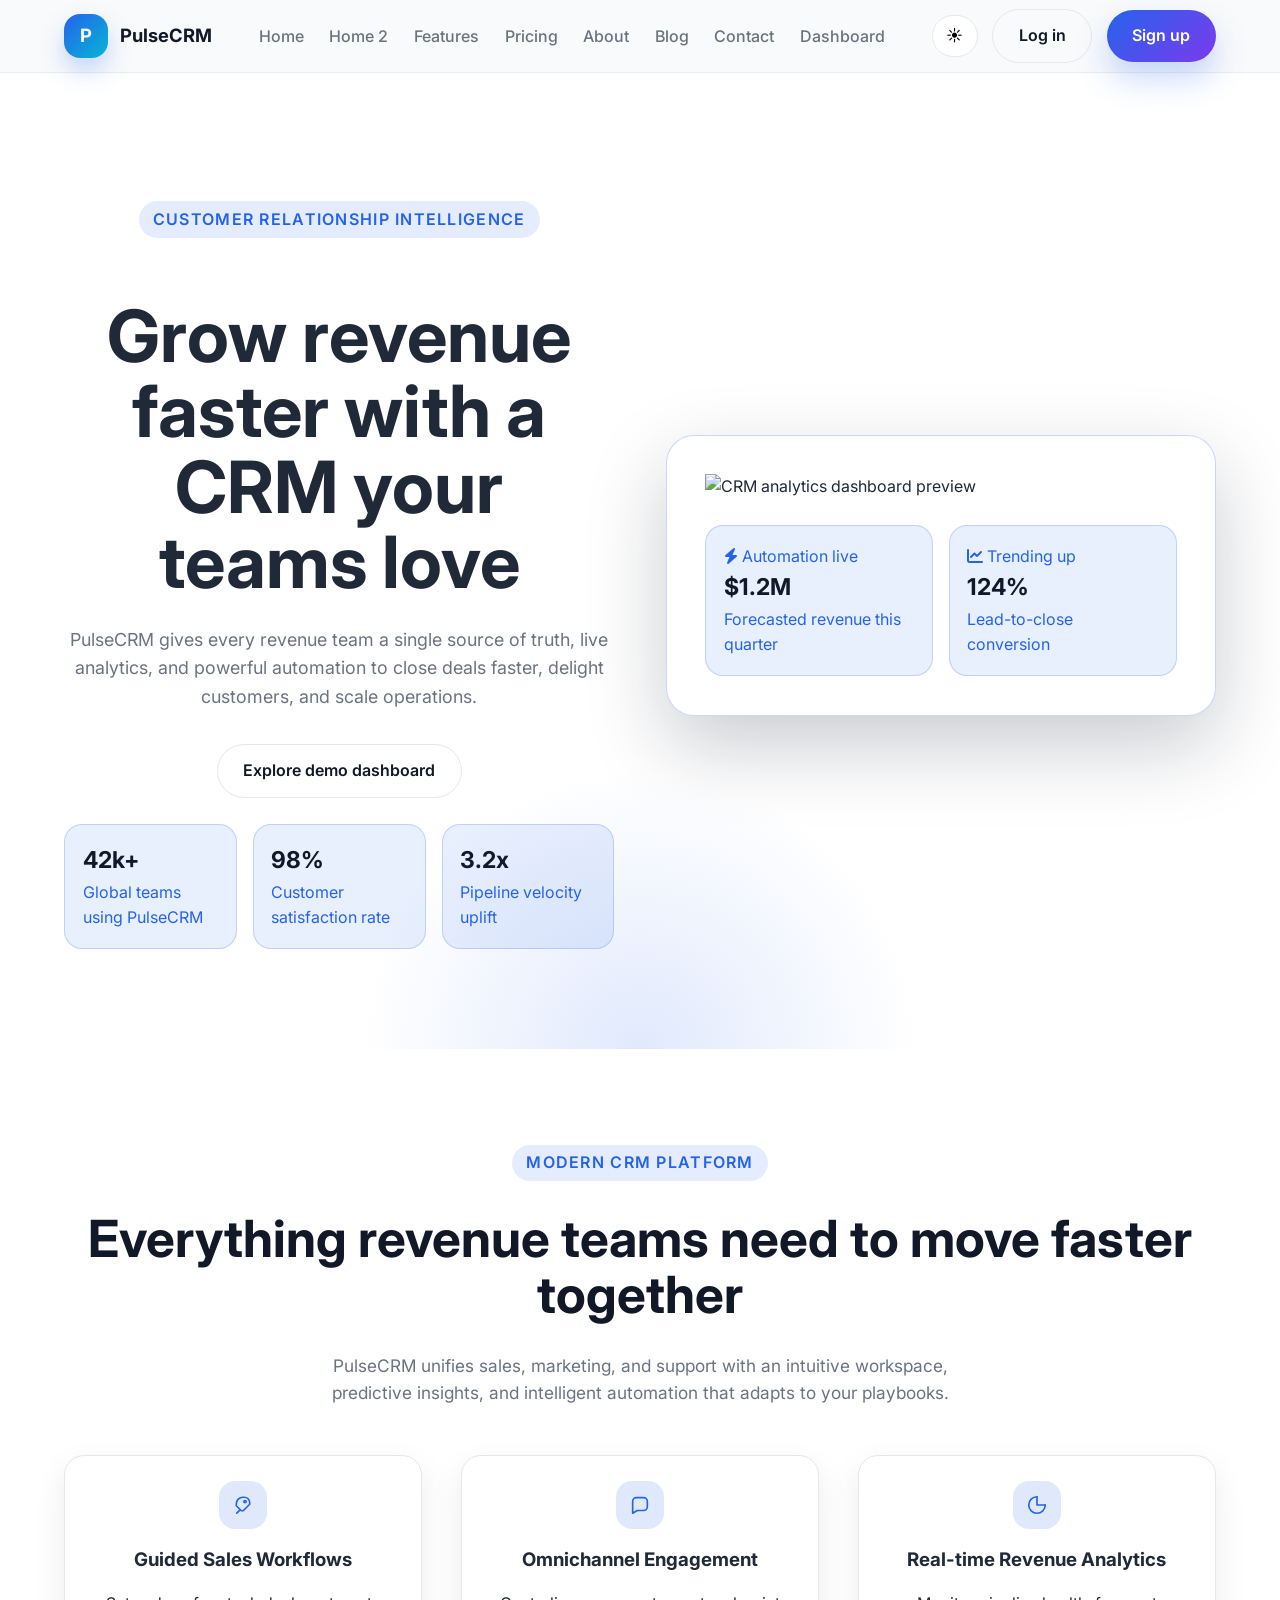
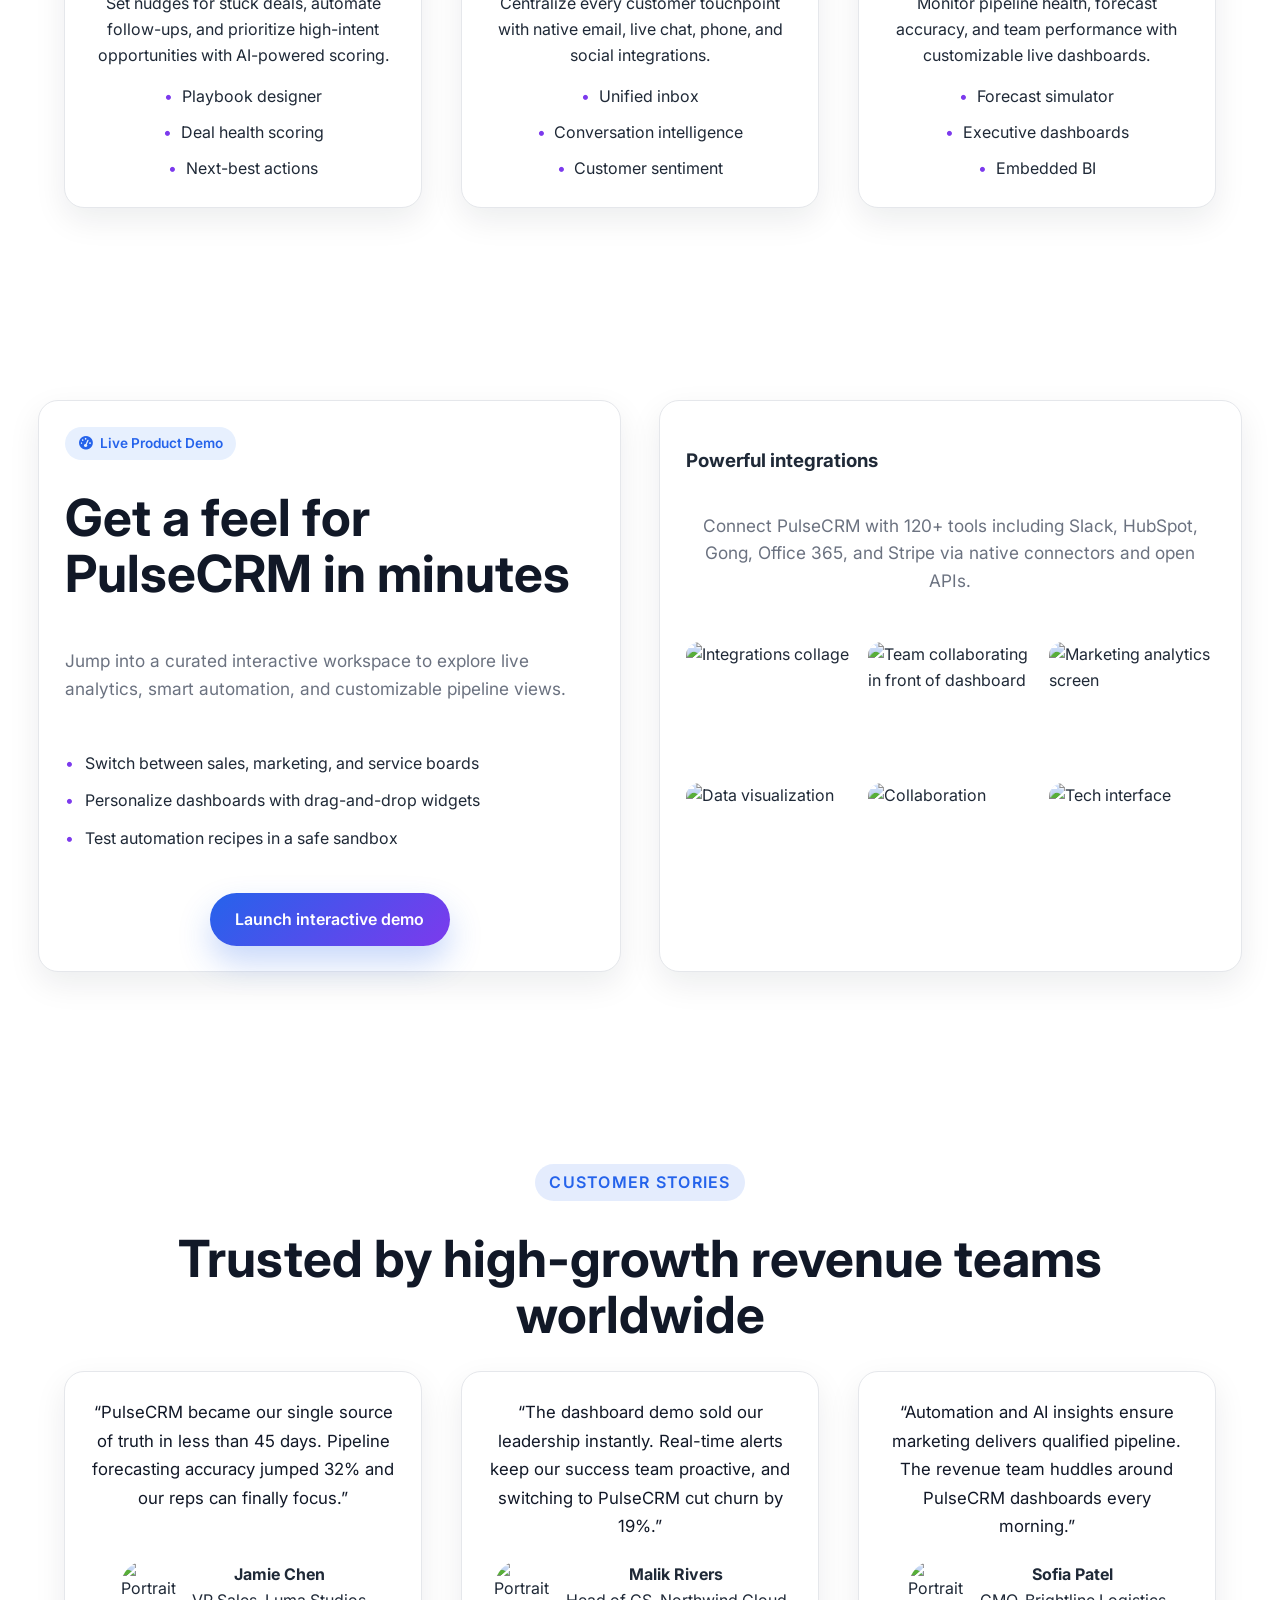
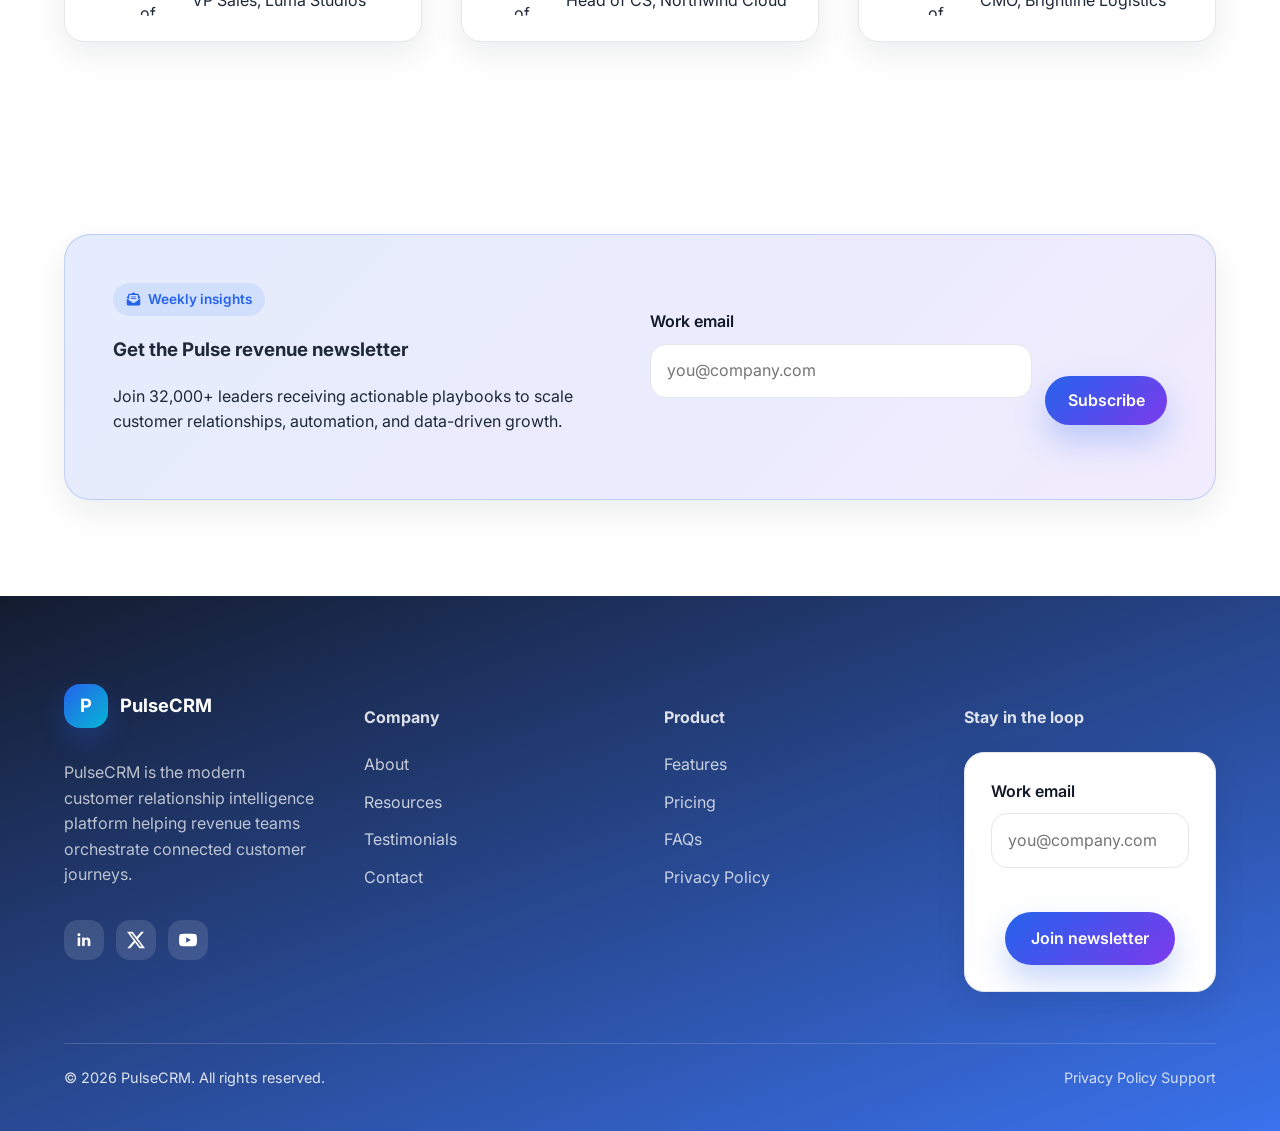
==== commit dce16c69: "A" ====
--- a/index.html
+++ b/index.html
@@ -192,8 +192,8 @@
       </div>
     </section>
 
-    <section class="section">
-      <div class="container grid grid-2">
+    <section class="section demo-integrations-section">
+      <div class="grid grid-2 wide-grid">
         <div class="surface-card home-demo-card" data-reveal>
           <span class="chip"><i class="fa-solid fa-gauge-high"></i> Live Product Demo</span>
           <h2 class="section-title">Get a feel for PulseCRM in minutes</h2>
@@ -220,6 +220,15 @@
             <img
               src="https://images.unsplash.com/photo-1520607162513-77705c0f0d4a?auto=format&amp;fit=crop&amp;w=640&amp;q=80"
               alt="Marketing analytics screen" class="lazy-image loaded">
+            <img
+              src="https://images.unsplash.com/photo-1551288049-bebda4e38f71?auto=format&amp;fit=crop&amp;w=640&amp;q=80"
+              alt="Data visualization" class="lazy-image loaded">
+            <img
+              src="https://images.unsplash.com/photo-1552664730-d307ca884978?auto=format&amp;fit=crop&amp;w=640&amp;q=80"
+              alt="Collaboration" class="lazy-image loaded">
+            <img
+              src="https://images.unsplash.com/photo-1573164713714-d95e436ab8d6?auto=format&amp;fit=crop&amp;w=640&amp;q=80"
+              alt="Tech interface" class="lazy-image loaded">
           </div>
         </div>
       </div>
--- a/css/style.css
+++ b/css/style.css
@@ -624,13 +624,13 @@
 .home-demo-card {
   display: flex;
   flex-direction: column;
-  align-items: center;
-  text-align: center;
+  align-items: flex-start;
+  text-align: left;
 }
 
 .home-demo-card .section-title,
 .home-demo-card .section-description {
-  text-align: center;
+  text-align: left;
 }
 
 .demo-list {
@@ -657,7 +657,8 @@
 }
 
 .home-demo-card .btn {
-  margin-inline: auto;
+  align-self: center;
+  margin-top: 1rem;
 }
 
 .pricing-grid {
@@ -796,6 +797,17 @@
   gap: 1rem;
   grid-template-columns: repeat(3, minmax(0, 1fr));
   align-items: center;
+  margin-bottom: 2rem;
+}
+
+.wide-grid {
+  width: min(1400px, 94vw);
+  margin-inline: auto;
+}
+
+.integrations-card {
+  display: flex;
+  flex-direction: column;
 }
 
 .logo-grid img {
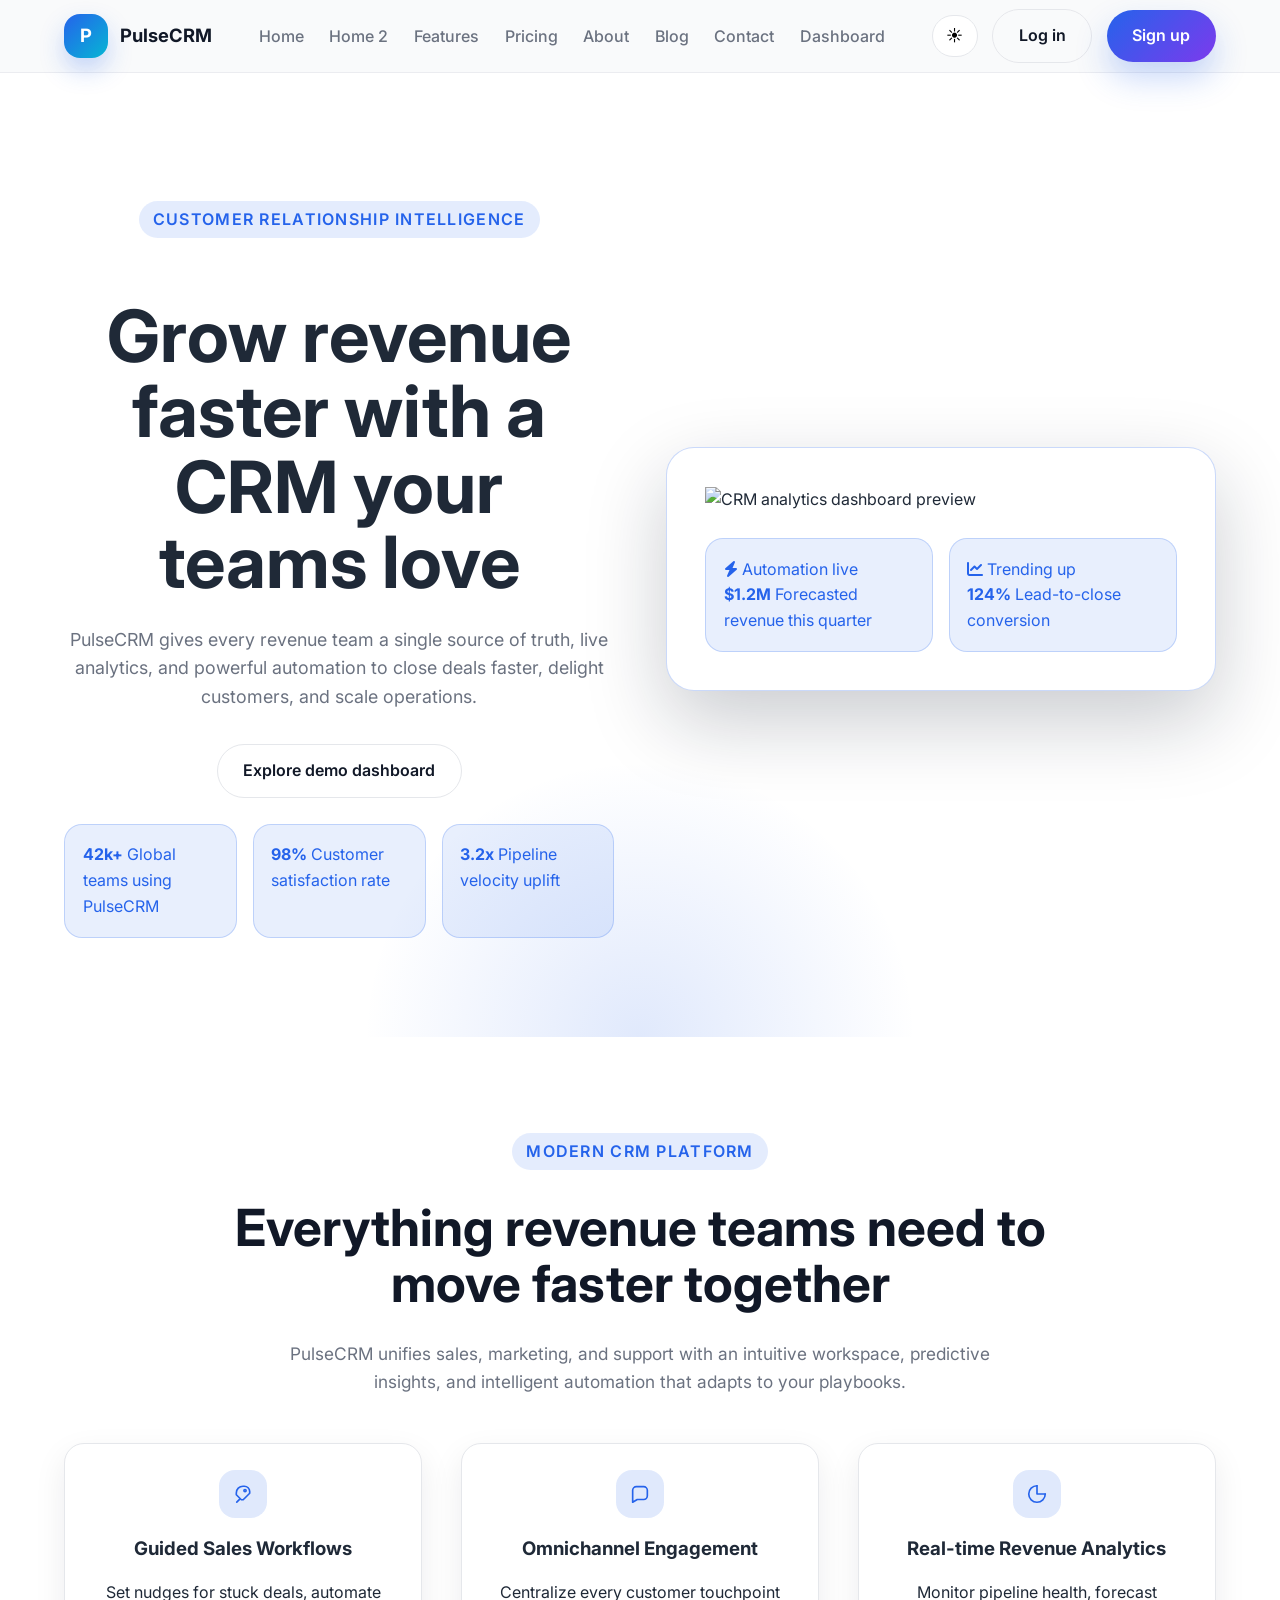
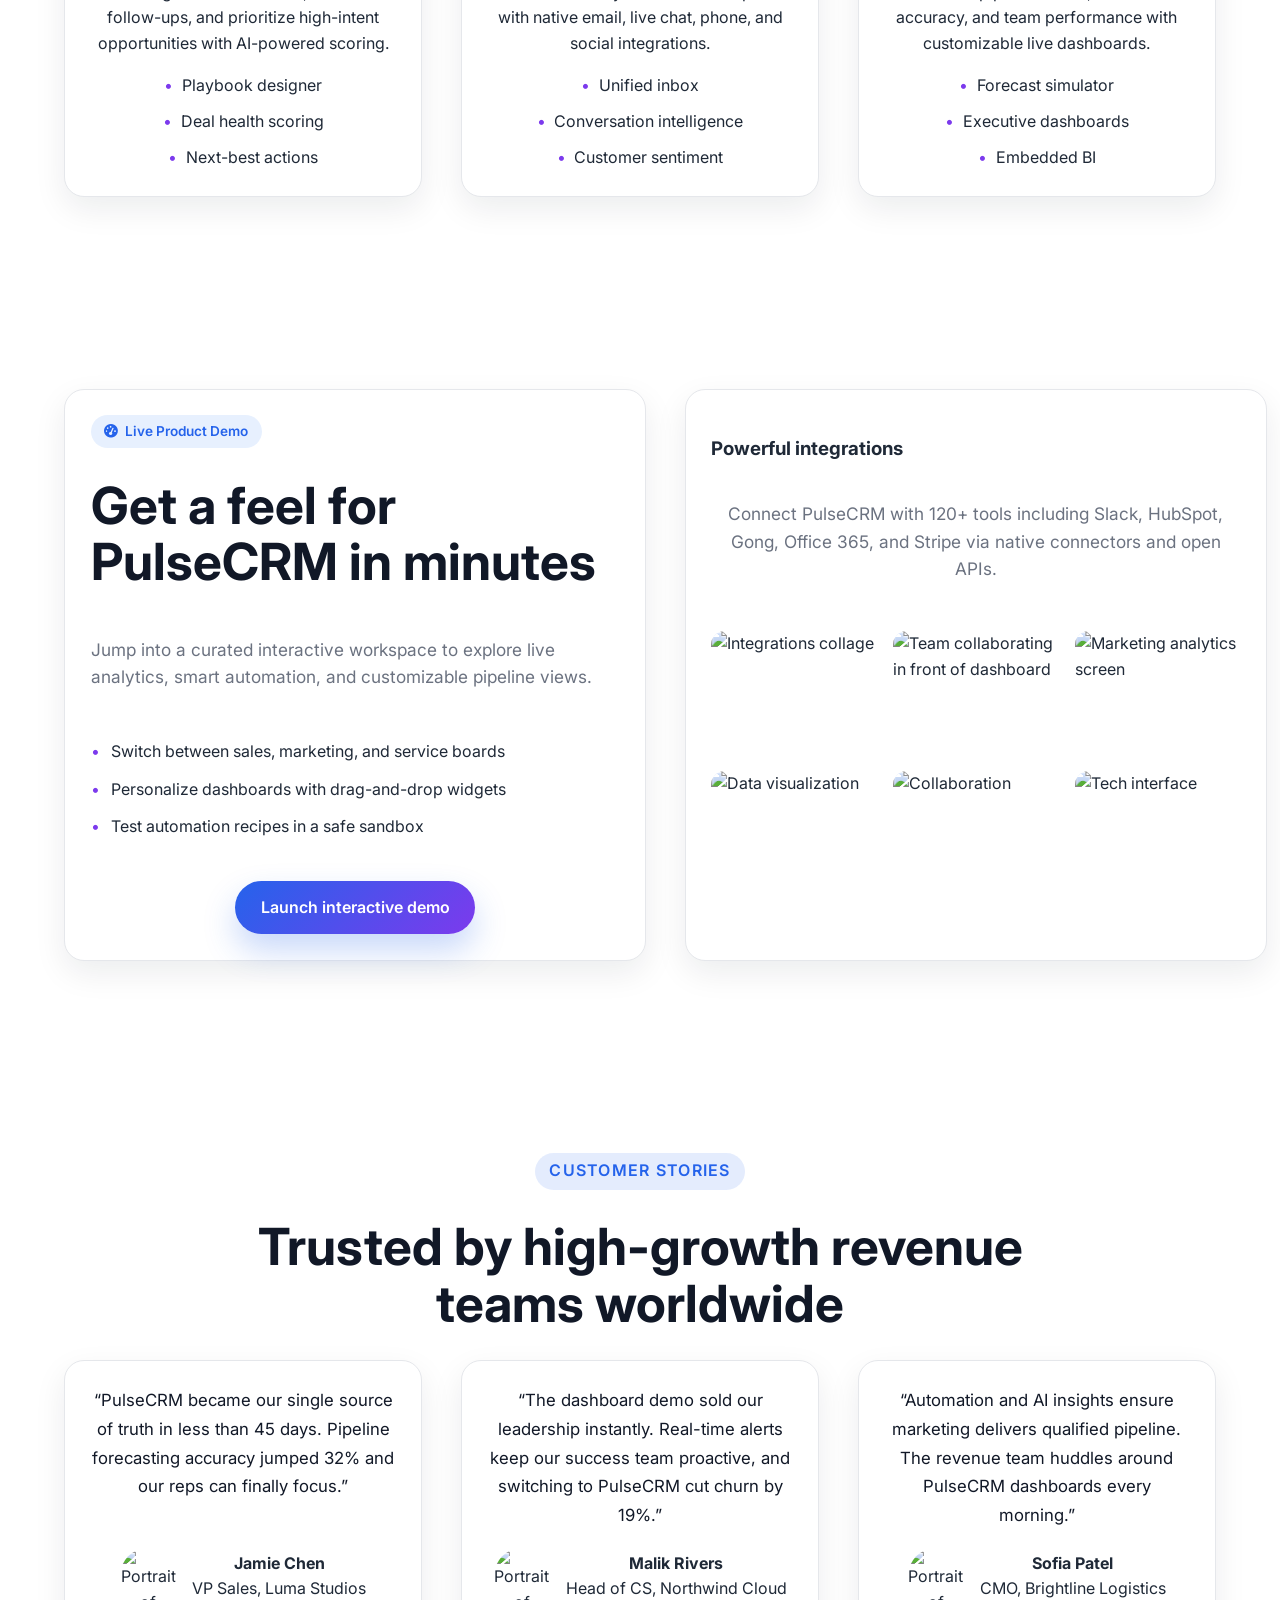
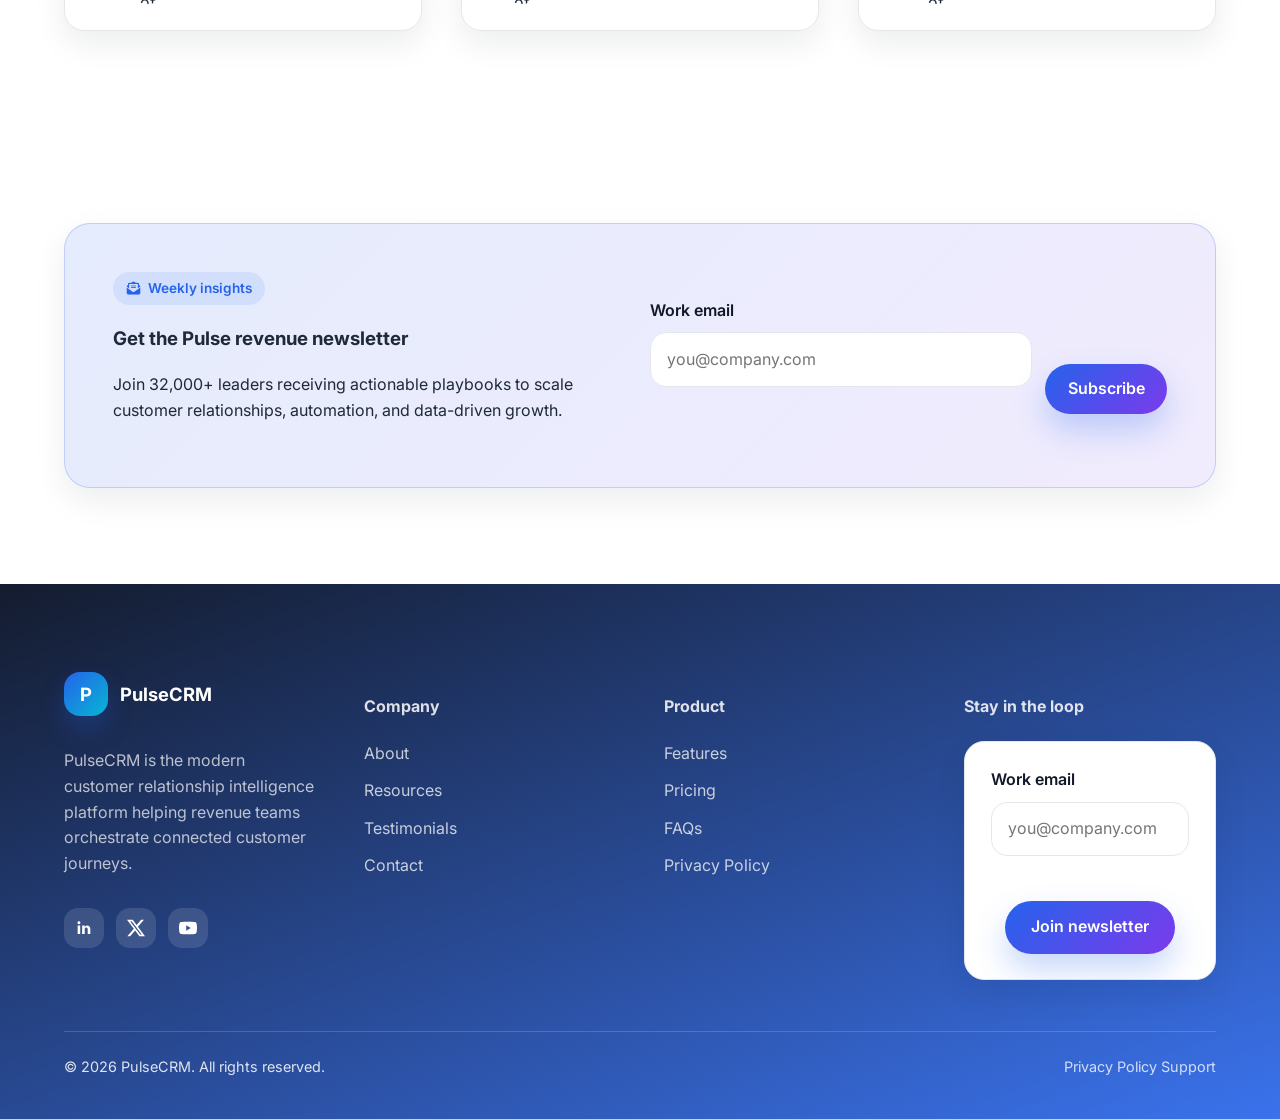
==== commit cdaf210c: "corrections" ====
--- a/index.html
+++ b/index.html
@@ -19,7 +19,7 @@
   <link rel="preconnect" href="https://fonts.gstatic.com" crossorigin>
   <link href="https://fonts.googleapis.com/css2?family=Inter:wght@400;500;600;700&display=swap" rel="stylesheet">
   <link rel="stylesheet" href="https://cdnjs.cloudflare.com/ajax/libs/font-awesome/6.5.1/css/all.min.css"
-    integrity="sha512-DTOQO9RWCH3ppGqcWaEA1BIZOC6xxalwEsw9c2QQeAI3EUVDP4MZVnN1V8C4l+XwrXgVMYp0PtZVxg7V7yYug=="
+    integrity="sha512-DTOQO9RWCH3ppGqcWaEA1BIZOC6xxalwEsw9c2QQeAIftl+Vegovlnee1c9QX4TctnWMn13TZye+giMm8e2LwA=="
     crossorigin="anonymous" referrerpolicy="no-referrer">
   <link rel="icon" type="image/svg+xml" href="favicon.svg">
   <link rel="stylesheet" href="css/style.css">
@@ -136,11 +136,11 @@
     </section>
 
     <section class="section" id="features">
+      <span class="section-subtitle">Modern CRM Platform</span>
+      <h2 class="section-title">Everything revenue teams need to move faster together</h2>
+      <p class="section-description">PulseCRM unifies sales, marketing, and support with an intuitive workspace,
+        predictive insights, and intelligent automation that adapts to your playbooks.</p>
       <div class="container">
-        <span class="section-subtitle">Modern CRM Platform</span>
-        <h2 class="section-title">Everything revenue teams need to move faster together</h2>
-        <p class="section-description">PulseCRM unifies sales, marketing, and support with an intuitive workspace,
-          predictive insights, and intelligent automation that adapts to your playbooks.</p>
         <div class="grid grid-3">
           <article class="surface-card feature-card" data-reveal>
             <span class="icon-circle" aria-hidden="true">
@@ -235,9 +235,9 @@
     </section>
 
     <section class="section" id="testimonials">
+      <span class="section-subtitle">Customer Stories</span>
+      <h2 class="section-title">Trusted by high-growth revenue teams worldwide</h2>
       <div class="container">
-        <span class="section-subtitle">Customer Stories</span>
-        <h2 class="section-title">Trusted by high-growth revenue teams worldwide</h2>
         <div class="testimonial-grid">
           <article class="surface-card testimonial-card" data-reveal>
             <blockquote>“PulseCRM became our single source of truth in less than 45 days. Pipeline forecasting accuracy
--- a/css/style.css
+++ b/css/style.css
@@ -107,7 +107,7 @@
 }
 
 .section {
-  padding: clamp(4rem, 8vw, 6rem) 0;
+  padding: clamp(4rem, 8vw, 6rem) 5%;
 }
 
 .section-subtitle {
@@ -123,19 +123,21 @@
   font-weight: 600;
   letter-spacing: 0.08em;
   text-transform: uppercase;
+  margin-bottom: 1rem;
 }
 
 .section-title {
-  margin: clamp(1.1rem, 3vw, 1.8rem) 0;
+  margin: clamp(1.1rem, 3vw, 1.8rem) auto;
   font-size: clamp(2.3rem, 4vw, 3.2rem);
   line-height: 1.1;
   color: var(--color-heading);
   text-align: center;
+  max-width: 900px;
 }
 
 .section-description {
   margin-bottom: clamp(2rem, 4vw, 3rem);
-  max-width: 680px;
+  max-width: 720px;
   color: var(--color-muted);
   font-size: 1.08rem;
   margin-inline: auto;
@@ -209,6 +211,13 @@
 .btn-outline:hover {
   color: var(--color-primary);
   border-color: rgba(37, 99, 235, 0.4);
+}
+
+.btn-lg {
+  padding: 1.1rem 2.2rem;
+  font-size: 1.1rem;
+  font-weight: 700;
+  border-radius: 18px;
 }
 
 .chip {
@@ -373,7 +382,7 @@
 
 .hero {
   position: relative;
-  padding: clamp(5rem, 10vw, 8rem) 0 clamp(3.5rem, 9vw, 6.2rem);
+  padding: clamp(5rem, 10vw, 8rem) 5% clamp(3.5rem, 9vw, 6.2rem);
   overflow: hidden;
 }
 
@@ -498,10 +507,90 @@
   color: var(--color-primary);
 }
 
-.metric-card strong {
-  display: block;
-  font-size: 1.45rem;
-  color: var(--color-heading);
+/* --- Variation Styles --- */
+.hero-centered {
+  text-align: center;
+}
+
+.hero-centered .hero-grid {
+  grid-template-columns: 1fr;
+  max-width: 800px;
+  margin-inline: auto;
+}
+
+.hero-centered .hero-actions {
+  justify-content: center;
+}
+
+.hero-centered .hero-metrics {
+  grid-template-columns: repeat(3, 1fr);
+  max-width: 600px;
+  margin-inline: auto;
+}
+
+.hero-split {
+  padding: clamp(6rem, 12vw, 10rem) 0;
+  background: linear-gradient(to right, var(--color-surface) 50%, var(--color-bg) 50%);
+}
+
+@media (max-width: 992px) {
+  .hero-split {
+    background: var(--color-surface);
+  }
+}
+
+.hero-minimal-centered {
+  padding: clamp(4rem, 8vw, 6rem) 0;
+  text-align: center;
+}
+
+.hero-minimal-centered .hero-grid {
+  grid-template-columns: 1fr;
+  max-width: 720px;
+  margin-inline: auto;
+}
+
+.feature-staggered {
+  display: grid;
+  gap: 3rem;
+}
+
+.feature-staggered .feature-item {
+  display: grid;
+  grid-template-columns: 1fr 1fr;
+  gap: 4rem;
+  align-items: center;
+}
+
+.feature-staggered .feature-item:nth-child(even) .feature-content {
+  order: 2;
+}
+
+@media (max-width: 768px) {
+  .feature-staggered .feature-item {
+    grid-template-columns: 1fr;
+    gap: 2rem;
+    text-align: center;
+  }
+
+  .feature-staggered .feature-item:nth-child(even) .feature-content {
+    order: 0;
+  }
+}
+
+.hero-impact {
+  background: radial-gradient(circle at top right, rgba(124, 58, 237, 0.08), transparent 40%),
+    radial-gradient(circle at bottom left, rgba(37, 99, 235, 0.08), transparent 40%);
+}
+
+.hero-impact .hero-grid {
+  grid-template-columns: 1.2fr 0.8fr;
+}
+
+@media (max-width: 900px) {
+  .hero-impact .hero-grid {
+    grid-template-columns: 1fr;
+  }
 }
 
 .icon-circle {
@@ -891,7 +980,7 @@
 
 .faq-accordion {
   display: grid;
-  gap: 1rem;
+  gap: 1.5rem;
 }
 
 .faq-item {
@@ -1120,6 +1209,35 @@
 .input-group {
   display: grid;
   gap: 0.55rem;
+}
+
+.input-with-icon {
+  position: relative;
+  display: flex;
+  align-items: center;
+}
+
+.input-with-icon i {
+  position: absolute;
+  left: 1.1rem;
+  color: var(--color-muted);
+  pointer-events: none;
+  font-size: 0.95rem;
+  transition: color 0.3s ease;
+}
+
+.input-with-icon input,
+.input-with-icon select,
+.input-with-icon textarea {
+  padding-left: 3rem !important;
+}
+
+.input-with-icon:focus-within i {
+  color: var(--color-primary);
+}
+
+.input-with-icon.textarea-icon i {
+  top: 1.1rem;
 }
 
 .contact-message-form {
@@ -2503,4 +2621,16 @@
 .social-hub-list a:hover {
   transform: translateY(-8px) scale(1.1);
   filter: drop-shadow(0 10px 20px rgba(37, 99, 235, 0.3));
+}
+
+.hero-minimal-centered .hero-actions .btn[aria-pressed="true"] {
+  background: var(--color-primary);
+  color: white;
+  border-color: transparent;
+  box-shadow: 0 8px 20px rgba(37, 99, 235, 0.2);
+}
+
+.hero-minimal-centered .hero-actions .btn[aria-pressed="false"] {
+  background: transparent;
+  color: var(--color-muted);
 }
